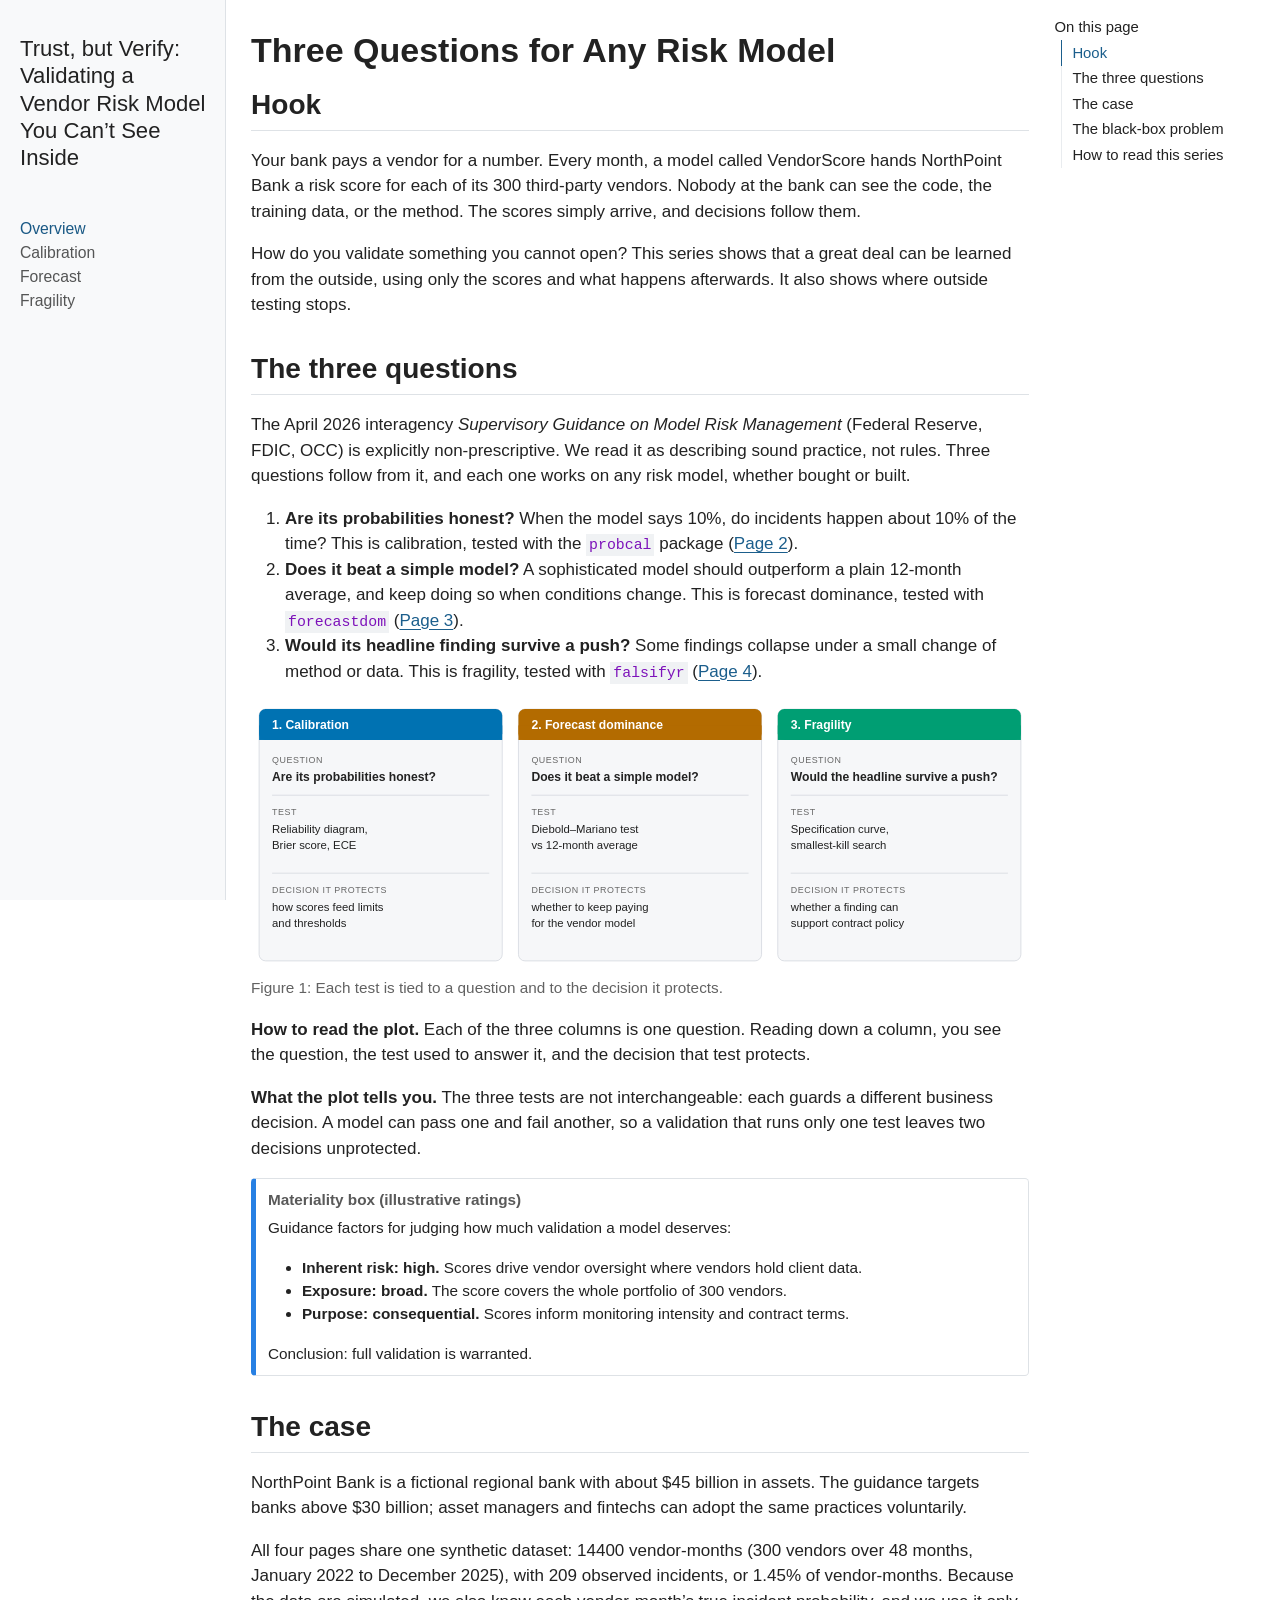
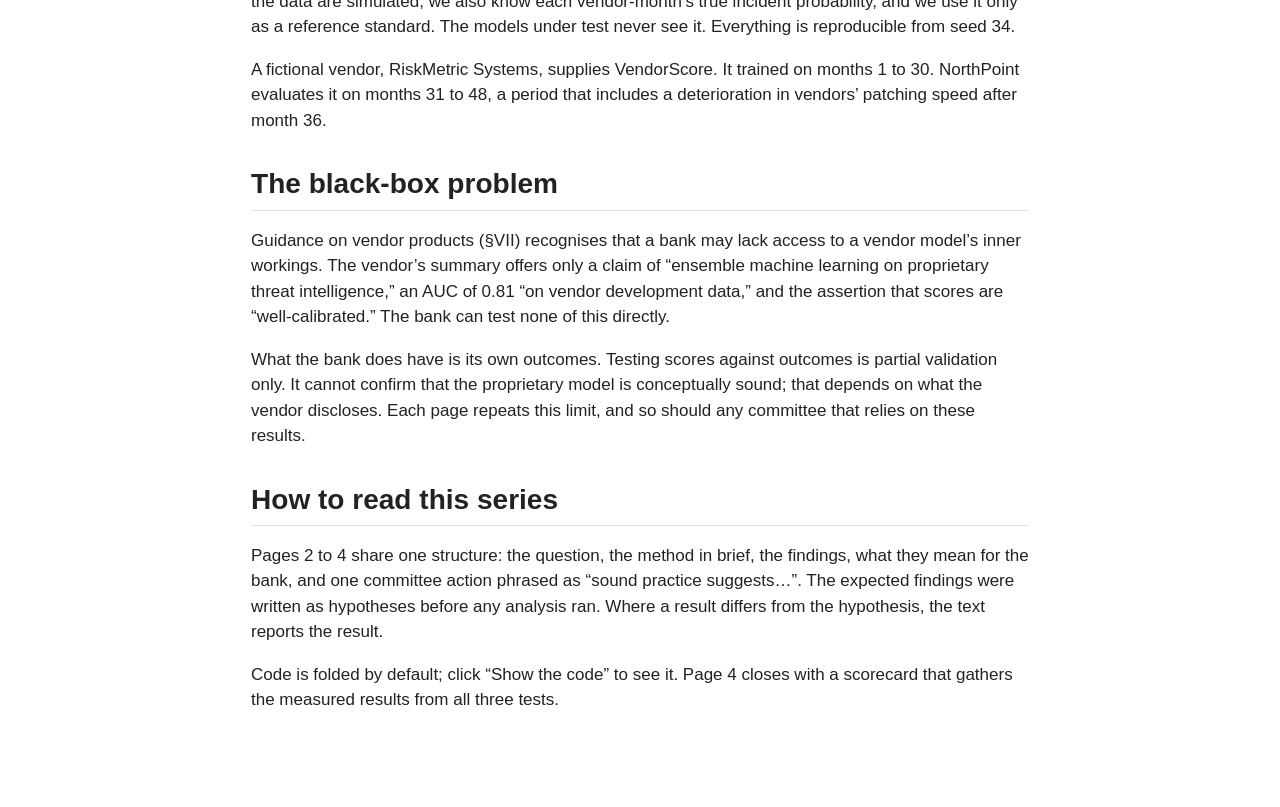
==== docs/index.html @ 802a2b2e "Initial commit: three questions for any risk model Four-page Quarto series validating a black-box ve" ====
<!DOCTYPE html>
<html xmlns="http://www.w3.org/1999/xhtml" lang="en" xml:lang="en"><head>

<meta charset="utf-8">
<meta name="generator" content="quarto-1.8.26">

<meta name="viewport" content="width=device-width, initial-scale=1.0, user-scalable=yes">


<title>Trust, but Verify: Validating a Vendor Risk Model You Can’t See Inside</title>
<style>
code{white-space: pre-wrap;}
span.smallcaps{font-variant: small-caps;}
div.columns{display: flex; gap: min(4vw, 1.5em);}
div.column{flex: auto; overflow-x: auto;}
div.hanging-indent{margin-left: 1.5em; text-indent: -1.5em;}
ul.task-list{list-style: none;}
ul.task-list li input[type="checkbox"] {
  width: 0.8em;
  margin: 0 0.8em 0.2em -1em; /* quarto-specific, see https://github.com/quarto-dev/quarto-cli/issues/4556 */ 
  vertical-align: middle;
}
</style>


<script src="site_libs/quarto-nav/quarto-nav.js"></script>
<script src="site_libs/quarto-nav/headroom.min.js"></script>
<script src="site_libs/clipboard/clipboard.min.js"></script>
<script src="site_libs/quarto-search/autocomplete.umd.js"></script>
<script src="site_libs/quarto-search/fuse.min.js"></script>
<script src="site_libs/quarto-search/quarto-search.js"></script>
<meta name="quarto:offset" content="./">
<script src="site_libs/quarto-html/quarto.js" type="module"></script>
<script src="site_libs/quarto-html/tabsets/tabsets.js" type="module"></script>
<script src="site_libs/quarto-html/axe/axe-check.js" type="module"></script>
<script src="site_libs/quarto-html/popper.min.js"></script>
<script src="site_libs/quarto-html/tippy.umd.min.js"></script>
<script src="site_libs/quarto-html/anchor.min.js"></script>
<link href="site_libs/quarto-html/tippy.css" rel="stylesheet">
<link href="site_libs/quarto-html/quarto-syntax-highlighting-587c61ba64f3a5504c4d52d930310e48.css" rel="stylesheet" id="quarto-text-highlighting-styles">
<script src="site_libs/bootstrap/bootstrap.min.js"></script>
<link href="site_libs/bootstrap/bootstrap-icons.css" rel="stylesheet">
<link href="site_libs/bootstrap/bootstrap-bfff32527affdc50e3fbb4fc133dc921.min.css" rel="stylesheet" append-hash="true" id="quarto-bootstrap" data-mode="light">
<script id="quarto-search-options" type="application/json">{
  "location": "sidebar",
  "copy-button": false,
  "collapse-after": 3,
  "panel-placement": "start",
  "type": "textbox",
  "limit": 50,
  "keyboard-shortcut": [
    "f",
    "/",
    "s"
  ],
  "show-item-context": false,
  "language": {
    "search-no-results-text": "No results",
    "search-matching-documents-text": "matching documents",
    "search-copy-link-title": "Copy link to search",
    "search-hide-matches-text": "Hide additional matches",
    "search-more-match-text": "more match in this document",
    "search-more-matches-text": "more matches in this document",
    "search-clear-button-title": "Clear",
    "search-text-placeholder": "",
    "search-detached-cancel-button-title": "Cancel",
    "search-submit-button-title": "Submit",
    "search-label": "Search"
  }
}</script>


</head>

<body class="nav-sidebar docked quarto-light">

<div id="quarto-search-results"></div>
  <header id="quarto-header" class="headroom fixed-top">
  <nav class="quarto-secondary-nav">
    <div class="container-fluid d-flex">
      <button type="button" class="quarto-btn-toggle btn" data-bs-toggle="collapse" role="button" data-bs-target=".quarto-sidebar-collapse-item" aria-controls="quarto-sidebar" aria-expanded="false" aria-label="Toggle sidebar navigation" onclick="if (window.quartoToggleHeadroom) { window.quartoToggleHeadroom(); }">
        <i class="bi bi-layout-text-sidebar-reverse"></i>
      </button>
        <nav class="quarto-page-breadcrumbs" aria-label="breadcrumb"><ol class="breadcrumb"><li class="breadcrumb-item"><a href="./index.html">Overview</a></li></ol></nav>
        <a class="flex-grow-1" role="navigation" data-bs-toggle="collapse" data-bs-target=".quarto-sidebar-collapse-item" aria-controls="quarto-sidebar" aria-expanded="false" aria-label="Toggle sidebar navigation" onclick="if (window.quartoToggleHeadroom) { window.quartoToggleHeadroom(); }">      
        </a>
      <button type="button" class="btn quarto-search-button" aria-label="Search" onclick="window.quartoOpenSearch();">
        <i class="bi bi-search"></i>
      </button>
    </div>
  </nav>
</header>
<!-- content -->
<div id="quarto-content" class="quarto-container page-columns page-rows-contents page-layout-article">
<!-- sidebar -->
  <nav id="quarto-sidebar" class="sidebar collapse collapse-horizontal quarto-sidebar-collapse-item sidebar-navigation docked overflow-auto">
    <div class="pt-lg-2 mt-2 text-left sidebar-header">
    <div class="sidebar-title mb-0 py-0">
      <a href="./">Trust, but Verify: Validating a Vendor Risk Model You Can’t See Inside</a> 
    </div>
      </div>
        <div class="mt-2 flex-shrink-0 align-items-center">
        <div class="sidebar-search">
        <div id="quarto-search" class="" title="Search"></div>
        </div>
        </div>
    <div class="sidebar-menu-container"> 
    <ul class="list-unstyled mt-1">
        <li class="sidebar-item">
  <div class="sidebar-item-container"> 
  <a href="./index.html" class="sidebar-item-text sidebar-link active">
 <span class="menu-text">Overview</span></a>
  </div>
</li>
        <li class="sidebar-item">
  <div class="sidebar-item-container"> 
  <a href="./calibration.html" class="sidebar-item-text sidebar-link">
 <span class="menu-text">Calibration</span></a>
  </div>
</li>
        <li class="sidebar-item">
  <div class="sidebar-item-container"> 
  <a href="./forecast.html" class="sidebar-item-text sidebar-link">
 <span class="menu-text">Forecast</span></a>
  </div>
</li>
        <li class="sidebar-item">
  <div class="sidebar-item-container"> 
  <a href="./fragility.html" class="sidebar-item-text sidebar-link">
 <span class="menu-text">Fragility</span></a>
  </div>
</li>
    </ul>
    </div>
</nav>
<div id="quarto-sidebar-glass" class="quarto-sidebar-collapse-item" data-bs-toggle="collapse" data-bs-target=".quarto-sidebar-collapse-item"></div>
<!-- margin-sidebar -->
    <div id="quarto-margin-sidebar" class="sidebar margin-sidebar">
        <nav id="TOC" role="doc-toc" class="toc-active">
    <h2 id="toc-title">On this page</h2>
   
  <ul>
  <li><a href="#hook" id="toc-hook" class="nav-link active" data-scroll-target="#hook">Hook</a></li>
  <li><a href="#the-three-questions" id="toc-the-three-questions" class="nav-link" data-scroll-target="#the-three-questions">The three questions</a></li>
  <li><a href="#the-case" id="toc-the-case" class="nav-link" data-scroll-target="#the-case">The case</a></li>
  <li><a href="#the-black-box-problem" id="toc-the-black-box-problem" class="nav-link" data-scroll-target="#the-black-box-problem">The black-box problem</a></li>
  <li><a href="#how-to-read-this-series" id="toc-how-to-read-this-series" class="nav-link" data-scroll-target="#how-to-read-this-series">How to read this series</a></li>
  </ul>
</nav>
    </div>
<!-- main -->
<main class="content" id="quarto-document-content">

<header id="title-block-header" class="quarto-title-block default">
<div class="quarto-title">
<h1 class="title">Three Questions for Any Risk Model</h1>
</div>



<div class="quarto-title-meta">

    
  
    
  </div>
  


</header>


<section id="hook" class="level2">
<h2 class="anchored" data-anchor-id="hook">Hook</h2>
<p>Your bank pays a vendor for a number. Every month, a model called VendorScore hands NorthPoint Bank a risk score for each of its 300 third-party vendors. Nobody at the bank can see the code, the training data, or the method. The scores simply arrive, and decisions follow them.</p>
<p>How do you validate something you cannot open? This series shows that a great deal can be learned from the outside, using only the scores and what happens afterwards. It also shows where outside testing stops.</p>
</section>
<section id="the-three-questions" class="level2">
<h2 class="anchored" data-anchor-id="the-three-questions">The three questions</h2>
<p>The April 2026 interagency <em>Supervisory Guidance on Model Risk Management</em> (Federal Reserve, FDIC, OCC) is explicitly non-prescriptive. We read it as describing sound practice, not rules. Three questions follow from it, and each one works on any risk model, whether bought or built.</p>
<ol type="1">
<li><strong>Are its probabilities honest?</strong> When the model says 10%, do incidents happen about 10% of the time? This is calibration, tested with the <code>probcal</code> package (<a href="./calibration.html">Page 2</a>).</li>
<li><strong>Does it beat a simple model?</strong> A sophisticated model should outperform a plain 12-month average, and keep doing so when conditions change. This is forecast dominance, tested with <code>forecastdom</code> (<a href="./forecast.html">Page 3</a>).</li>
<li><strong>Would its headline finding survive a push?</strong> Some findings collapse under a small change of method or data. This is fragility, tested with <code>falsifyr</code> (<a href="./fragility.html">Page 4</a>).</li>
</ol>
<div id="fig-overview" class="quarto-float quarto-figure quarto-figure-center anchored" alt="Three panels. Calibration asks whether probabilities are honest. Forecast dominance asks whether the model beats a simple one. Fragility asks whether the headline survives a push.">
<figure class="quarto-float quarto-float-fig figure">
<div aria-describedby="fig-overview-caption-0ceaefa1-69ba-4598-a22c-09a6ac19f8ca">
<img src="figures/three_questions.svg" class="img-fluid figure-img" alt="Three panels. Calibration asks whether probabilities are honest. Forecast dominance asks whether the model beats a simple one. Fragility asks whether the headline survives a push.">
</div>
<figcaption class="quarto-float-caption-bottom quarto-float-caption quarto-float-fig" id="fig-overview-caption-0ceaefa1-69ba-4598-a22c-09a6ac19f8ca">
Figure&nbsp;1: Each test is tied to a question and to the decision it protects.
</figcaption>
</figure>
</div>
<div class="reader-note">
<p><strong>How to read the plot.</strong> Each of the three columns is one question. Reading down a column, you see the question, the test used to answer it, and the decision that test protects.</p>
<p><strong>What the plot tells you.</strong> The three tests are not interchangeable: each guards a different business decision. A model can pass one and fail another, so a validation that runs only one test leaves two decisions unprotected.</p>
</div>
<div class="callout callout-style-simple callout-note no-icon callout-titled">
<div class="callout-header d-flex align-content-center">
<div class="callout-icon-container">
<i class="callout-icon no-icon"></i>
</div>
<div class="callout-title-container flex-fill">
<span class="screen-reader-only">Note</span>Materiality box (illustrative ratings)
</div>
</div>
<div class="callout-body-container callout-body">
<p>Guidance factors for judging how much validation a model deserves:</p>
<ul>
<li><strong>Inherent risk: high.</strong> Scores drive vendor oversight where vendors hold client data.</li>
<li><strong>Exposure: broad.</strong> The score covers the whole portfolio of 300 vendors.</li>
<li><strong>Purpose: consequential.</strong> Scores inform monitoring intensity and contract terms.</li>
</ul>
<p>Conclusion: full validation is warranted.</p>
</div>
</div>
</section>
<section id="the-case" class="level2">
<h2 class="anchored" data-anchor-id="the-case">The case</h2>
<p>NorthPoint Bank is a fictional regional bank with about $45 billion in assets. The guidance targets banks above $30 billion; asset managers and fintechs can adopt the same practices voluntarily.</p>
<p>All four pages share one synthetic dataset: 14400 vendor-months (300 vendors over 48 months, January 2022 to December 2025), with 209 observed incidents, or 1.45% of vendor-months. Because the data are simulated, we also know each vendor-month’s true incident probability, and we use it only as a reference standard. The models under test never see it. Everything is reproducible from seed 34.</p>
<p>A fictional vendor, RiskMetric Systems, supplies VendorScore. It trained on months 1 to 30. NorthPoint evaluates it on months 31 to 48, a period that includes a deterioration in vendors’ patching speed after month 36.</p>
</section>
<section id="the-black-box-problem" class="level2">
<h2 class="anchored" data-anchor-id="the-black-box-problem">The black-box problem</h2>
<p>Guidance on vendor products (§VII) recognises that a bank may lack access to a vendor model’s inner workings. The vendor’s summary offers only a claim of “ensemble machine learning on proprietary threat intelligence,” an AUC of 0.81 “on vendor development data,” and the assertion that scores are “well-calibrated.” The bank can test none of this directly.</p>
<p>What the bank does have is its own outcomes. Testing scores against outcomes is partial validation only. It cannot confirm that the proprietary model is conceptually sound; that depends on what the vendor discloses. Each page repeats this limit, and so should any committee that relies on these results.</p>
</section>
<section id="how-to-read-this-series" class="level2">
<h2 class="anchored" data-anchor-id="how-to-read-this-series">How to read this series</h2>
<p>Pages 2 to 4 share one structure: the question, the method in brief, the findings, what they mean for the bank, and one committee action phrased as “sound practice suggests…”. The expected findings were written as hypotheses before any analysis ran. Where a result differs from the hypothesis, the text reports the result.</p>
<p>Code is folded by default; click “Show the code” to see it. Page 4 closes with a scorecard that gathers the measured results from all three tests.</p>


</section>

</main> <!-- /main -->
<script id="quarto-html-after-body" type="application/javascript">
  window.document.addEventListener("DOMContentLoaded", function (event) {
    const icon = "";
    const anchorJS = new window.AnchorJS();
    anchorJS.options = {
      placement: 'right',
      icon: icon
    };
    anchorJS.add('.anchored');
    const isCodeAnnotation = (el) => {
      for (const clz of el.classList) {
        if (clz.startsWith('code-annotation-')) {                     
          return true;
        }
      }
      return false;
    }
    const onCopySuccess = function(e) {
      // button target
      const button = e.trigger;
      // don't keep focus
      button.blur();
      // flash "checked"
      button.classList.add('code-copy-button-checked');
      var currentTitle = button.getAttribute("title");
      button.setAttribute("title", "Copied!");
      let tooltip;
      if (window.bootstrap) {
        button.setAttribute("data-bs-toggle", "tooltip");
        button.setAttribute("data-bs-placement", "left");
        button.setAttribute("data-bs-title", "Copied!");
        tooltip = new bootstrap.Tooltip(button, 
          { trigger: "manual", 
            customClass: "code-copy-button-tooltip",
            offset: [0, -8]});
        tooltip.show();    
      }
      setTimeout(function() {
        if (tooltip) {
          tooltip.hide();
          button.removeAttribute("data-bs-title");
          button.removeAttribute("data-bs-toggle");
          button.removeAttribute("data-bs-placement");
        }
        button.setAttribute("title", currentTitle);
        button.classList.remove('code-copy-button-checked');
      }, 1000);
      // clear code selection
      e.clearSelection();
    }
    const getTextToCopy = function(trigger) {
      const outerScaffold = trigger.parentElement.cloneNode(true);
      const codeEl = outerScaffold.querySelector('code');
      for (const childEl of codeEl.children) {
        if (isCodeAnnotation(childEl)) {
          childEl.remove();
        }
      }
      return codeEl.innerText;
    }
    const clipboard = new window.ClipboardJS('.code-copy-button:not([data-in-quarto-modal])', {
      text: getTextToCopy
    });
    clipboard.on('success', onCopySuccess);
    if (window.document.getElementById('quarto-embedded-source-code-modal')) {
      const clipboardModal = new window.ClipboardJS('.code-copy-button[data-in-quarto-modal]', {
        text: getTextToCopy,
        container: window.document.getElementById('quarto-embedded-source-code-modal')
      });
      clipboardModal.on('success', onCopySuccess);
    }
      var localhostRegex = new RegExp(/^(?:http|https):\/\/localhost\:?[0-9]*\//);
      var mailtoRegex = new RegExp(/^mailto:/);
        var filterRegex = new RegExp('/' + window.location.host + '/');
      var isInternal = (href) => {
          return filterRegex.test(href) || localhostRegex.test(href) || mailtoRegex.test(href);
      }
      // Inspect non-navigation links and adorn them if external
     var links = window.document.querySelectorAll('a[href]:not(.nav-link):not(.navbar-brand):not(.toc-action):not(.sidebar-link):not(.sidebar-item-toggle):not(.pagination-link):not(.no-external):not([aria-hidden]):not(.dropdown-item):not(.quarto-navigation-tool):not(.about-link)');
      for (var i=0; i<links.length; i++) {
        const link = links[i];
        if (!isInternal(link.href)) {
          // undo the damage that might have been done by quarto-nav.js in the case of
          // links that we want to consider external
          if (link.dataset.originalHref !== undefined) {
            link.href = link.dataset.originalHref;
          }
        }
      }
    function tippyHover(el, contentFn, onTriggerFn, onUntriggerFn) {
      const config = {
        allowHTML: true,
        maxWidth: 500,
        delay: 100,
        arrow: false,
        appendTo: function(el) {
            return el.parentElement;
        },
        interactive: true,
        interactiveBorder: 10,
        theme: 'quarto',
        placement: 'bottom-start',
      };
      if (contentFn) {
        config.content = contentFn;
      }
      if (onTriggerFn) {
        config.onTrigger = onTriggerFn;
      }
      if (onUntriggerFn) {
        config.onUntrigger = onUntriggerFn;
      }
      window.tippy(el, config); 
    }
    const noterefs = window.document.querySelectorAll('a[role="doc-noteref"]');
    for (var i=0; i<noterefs.length; i++) {
      const ref = noterefs[i];
      tippyHover(ref, function() {
        // use id or data attribute instead here
        let href = ref.getAttribute('data-footnote-href') || ref.getAttribute('href');
        try { href = new URL(href).hash; } catch {}
        const id = href.replace(/^#\/?/, "");
        const note = window.document.getElementById(id);
        if (note) {
          return note.innerHTML;
        } else {
          return "";
        }
      });
    }
    const xrefs = window.document.querySelectorAll('a.quarto-xref');
    const processXRef = (id, note) => {
      // Strip column container classes
      const stripColumnClz = (el) => {
        el.classList.remove("page-full", "page-columns");
        if (el.children) {
          for (const child of el.children) {
            stripColumnClz(child);
          }
        }
      }
      stripColumnClz(note)
      if (id === null || id.startsWith('sec-')) {
        // Special case sections, only their first couple elements
        const container = document.createElement("div");
        if (note.children && note.children.length > 2) {
          container.appendChild(note.children[0].cloneNode(true));
          for (let i = 1; i < note.children.length; i++) {
            const child = note.children[i];
            if (child.tagName === "P" && child.innerText === "") {
              continue;
            } else {
              container.appendChild(child.cloneNode(true));
              break;
            }
          }
          if (window.Quarto?.typesetMath) {
            window.Quarto.typesetMath(container);
          }
          return container.innerHTML
        } else {
          if (window.Quarto?.typesetMath) {
            window.Quarto.typesetMath(note);
          }
          return note.innerHTML;
        }
      } else {
        // Remove any anchor links if they are present
        const anchorLink = note.querySelector('a.anchorjs-link');
        if (anchorLink) {
          anchorLink.remove();
        }
        if (window.Quarto?.typesetMath) {
          window.Quarto.typesetMath(note);
        }
        if (note.classList.contains("callout")) {
          return note.outerHTML;
        } else {
          return note.innerHTML;
        }
      }
    }
    for (var i=0; i<xrefs.length; i++) {
      const xref = xrefs[i];
      tippyHover(xref, undefined, function(instance) {
        instance.disable();
        let url = xref.getAttribute('href');
        let hash = undefined; 
        if (url.startsWith('#')) {
          hash = url;
        } else {
          try { hash = new URL(url).hash; } catch {}
        }
        if (hash) {
          const id = hash.replace(/^#\/?/, "");
          const note = window.document.getElementById(id);
          if (note !== null) {
            try {
              const html = processXRef(id, note.cloneNode(true));
              instance.setContent(html);
            } finally {
              instance.enable();
              instance.show();
            }
          } else {
            // See if we can fetch this
            fetch(url.split('#')[0])
            .then(res => res.text())
            .then(html => {
              const parser = new DOMParser();
              const htmlDoc = parser.parseFromString(html, "text/html");
              const note = htmlDoc.getElementById(id);
              if (note !== null) {
                const html = processXRef(id, note);
                instance.setContent(html);
              } 
            }).finally(() => {
              instance.enable();
              instance.show();
            });
          }
        } else {
          // See if we can fetch a full url (with no hash to target)
          // This is a special case and we should probably do some content thinning / targeting
          fetch(url)
          .then(res => res.text())
          .then(html => {
            const parser = new DOMParser();
            const htmlDoc = parser.parseFromString(html, "text/html");
            const note = htmlDoc.querySelector('main.content');
            if (note !== null) {
              // This should only happen for chapter cross references
              // (since there is no id in the URL)
              // remove the first header
              if (note.children.length > 0 && note.children[0].tagName === "HEADER") {
                note.children[0].remove();
              }
              const html = processXRef(null, note);
              instance.setContent(html);
            } 
          }).finally(() => {
            instance.enable();
            instance.show();
          });
        }
      }, function(instance) {
      });
    }
        let selectedAnnoteEl;
        const selectorForAnnotation = ( cell, annotation) => {
          let cellAttr = 'data-code-cell="' + cell + '"';
          let lineAttr = 'data-code-annotation="' +  annotation + '"';
          const selector = 'span[' + cellAttr + '][' + lineAttr + ']';
          return selector;
        }
        const selectCodeLines = (annoteEl) => {
          const doc = window.document;
          const targetCell = annoteEl.getAttribute("data-target-cell");
          const targetAnnotation = annoteEl.getAttribute("data-target-annotation");
          const annoteSpan = window.document.querySelector(selectorForAnnotation(targetCell, targetAnnotation));
          const lines = annoteSpan.getAttribute("data-code-lines").split(",");
          const lineIds = lines.map((line) => {
            return targetCell + "-" + line;
          })
          let top = null;
          let height = null;
          let parent = null;
          if (lineIds.length > 0) {
              //compute the position of the single el (top and bottom and make a div)
              const el = window.document.getElementById(lineIds[0]);
              top = el.offsetTop;
              height = el.offsetHeight;
              parent = el.parentElement.parentElement;
            if (lineIds.length > 1) {
              const lastEl = window.document.getElementById(lineIds[lineIds.length - 1]);
              const bottom = lastEl.offsetTop + lastEl.offsetHeight;
              height = bottom - top;
            }
            if (top !== null && height !== null && parent !== null) {
              // cook up a div (if necessary) and position it 
              let div = window.document.getElementById("code-annotation-line-highlight");
              if (div === null) {
                div = window.document.createElement("div");
                div.setAttribute("id", "code-annotation-line-highlight");
                div.style.position = 'absolute';
                parent.appendChild(div);
              }
              div.style.top = top - 2 + "px";
              div.style.height = height + 4 + "px";
              div.style.left = 0;
              let gutterDiv = window.document.getElementById("code-annotation-line-highlight-gutter");
              if (gutterDiv === null) {
                gutterDiv = window.document.createElement("div");
                gutterDiv.setAttribute("id", "code-annotation-line-highlight-gutter");
                gutterDiv.style.position = 'absolute';
                const codeCell = window.document.getElementById(targetCell);
                const gutter = codeCell.querySelector('.code-annotation-gutter');
                gutter.appendChild(gutterDiv);
              }
              gutterDiv.style.top = top - 2 + "px";
              gutterDiv.style.height = height + 4 + "px";
            }
            selectedAnnoteEl = annoteEl;
          }
        };
        const unselectCodeLines = () => {
          const elementsIds = ["code-annotation-line-highlight", "code-annotation-line-highlight-gutter"];
          elementsIds.forEach((elId) => {
            const div = window.document.getElementById(elId);
            if (div) {
              div.remove();
            }
          });
          selectedAnnoteEl = undefined;
        };
          // Handle positioning of the toggle
      window.addEventListener(
        "resize",
        throttle(() => {
          elRect = undefined;
          if (selectedAnnoteEl) {
            selectCodeLines(selectedAnnoteEl);
          }
        }, 10)
      );
      function throttle(fn, ms) {
      let throttle = false;
      let timer;
        return (...args) => {
          if(!throttle) { // first call gets through
              fn.apply(this, args);
              throttle = true;
          } else { // all the others get throttled
              if(timer) clearTimeout(timer); // cancel #2
              timer = setTimeout(() => {
                fn.apply(this, args);
                timer = throttle = false;
              }, ms);
          }
        };
      }
        // Attach click handler to the DT
        const annoteDls = window.document.querySelectorAll('dt[data-target-cell]');
        for (const annoteDlNode of annoteDls) {
          annoteDlNode.addEventListener('click', (event) => {
            const clickedEl = event.target;
            if (clickedEl !== selectedAnnoteEl) {
              unselectCodeLines();
              const activeEl = window.document.querySelector('dt[data-target-cell].code-annotation-active');
              if (activeEl) {
                activeEl.classList.remove('code-annotation-active');
              }
              selectCodeLines(clickedEl);
              clickedEl.classList.add('code-annotation-active');
            } else {
              // Unselect the line
              unselectCodeLines();
              clickedEl.classList.remove('code-annotation-active');
            }
          });
        }
    const findCites = (el) => {
      const parentEl = el.parentElement;
      if (parentEl) {
        const cites = parentEl.dataset.cites;
        if (cites) {
          return {
            el,
            cites: cites.split(' ')
          };
        } else {
          return findCites(el.parentElement)
        }
      } else {
        return undefined;
      }
    };
    var bibliorefs = window.document.querySelectorAll('a[role="doc-biblioref"]');
    for (var i=0; i<bibliorefs.length; i++) {
      const ref = bibliorefs[i];
      const citeInfo = findCites(ref);
      if (citeInfo) {
        tippyHover(citeInfo.el, function() {
          var popup = window.document.createElement('div');
          citeInfo.cites.forEach(function(cite) {
            var citeDiv = window.document.createElement('div');
            citeDiv.classList.add('hanging-indent');
            citeDiv.classList.add('csl-entry');
            var biblioDiv = window.document.getElementById('ref-' + cite);
            if (biblioDiv) {
              citeDiv.innerHTML = biblioDiv.innerHTML;
            }
            popup.appendChild(citeDiv);
          });
          return popup.innerHTML;
        });
      }
    }
  });
  </script>
</div> <!-- /content -->




</body></html>
---- docs/site_libs/quarto-html/tippy.css ----
.tippy-box[data-animation=fade][data-state=hidden]{opacity:0}[data-tippy-root]{max-width:calc(100vw - 10px)}.tippy-box{position:relative;background-color:#333;color:#fff;border-radius:4px;font-size:14px;line-height:1.4;white-space:normal;outline:0;transition-property:transform,visibility,opacity}.tippy-box[data-placement^=top]>.tippy-arrow{bottom:0}.tippy-box[data-placement^=top]>.tippy-arrow:before{bottom:-7px;left:0;border-width:8px 8px 0;border-top-color:initial;transform-origin:center top}.tippy-box[data-placement^=bottom]>.tippy-arrow{top:0}.tippy-box[data-placement^=bottom]>.tippy-arrow:before{top:-7px;left:0;border-width:0 8px 8px;border-bottom-color:initial;transform-origin:center bottom}.tippy-box[data-placement^=left]>.tippy-arrow{right:0}.tippy-box[data-placement^=left]>.tippy-arrow:before{border-width:8px 0 8px 8px;border-left-color:initial;right:-7px;transform-origin:center left}.tippy-box[data-placement^=right]>.tippy-arrow{left:0}.tippy-box[data-placement^=right]>.tippy-arrow:before{left:-7px;border-width:8px 8px 8px 0;border-right-color:initial;transform-origin:center right}.tippy-box[data-inertia][data-state=visible]{transition-timing-function:cubic-bezier(.54,1.5,.38,1.11)}.tippy-arrow{width:16px;height:16px;color:#333}.tippy-arrow:before{content:"";position:absolute;border-color:transparent;border-style:solid}.tippy-content{position:relative;padding:5px 9px;z-index:1}
---- docs/site_libs/quarto-html/quarto-syntax-highlighting-587c61ba64f3a5504c4d52d930310e48.css ----
/* quarto syntax highlight colors */
:root {
  --quarto-hl-ot-color: #003B4F;
  --quarto-hl-at-color: #657422;
  --quarto-hl-ss-color: #20794D;
  --quarto-hl-an-color: #5E5E5E;
  --quarto-hl-fu-color: #4758AB;
  --quarto-hl-st-color: #20794D;
  --quarto-hl-cf-color: #003B4F;
  --quarto-hl-op-color: #5E5E5E;
  --quarto-hl-er-color: #AD0000;
  --quarto-hl-bn-color: #AD0000;
  --quarto-hl-al-color: #AD0000;
  --quarto-hl-va-color: #111111;
  --quarto-hl-bu-color: inherit;
  --quarto-hl-ex-color: inherit;
  --quarto-hl-pp-color: #AD0000;
  --quarto-hl-in-color: #5E5E5E;
  --quarto-hl-vs-color: #20794D;
  --quarto-hl-wa-color: #5E5E5E;
  --quarto-hl-do-color: #5E5E5E;
  --quarto-hl-im-color: #00769E;
  --quarto-hl-ch-color: #20794D;
  --quarto-hl-dt-color: #AD0000;
  --quarto-hl-fl-color: #AD0000;
  --quarto-hl-co-color: #5E5E5E;
  --quarto-hl-cv-color: #5E5E5E;
  --quarto-hl-cn-color: #8f5902;
  --quarto-hl-sc-color: #5E5E5E;
  --quarto-hl-dv-color: #AD0000;
  --quarto-hl-kw-color: #003B4F;
}

/* other quarto variables */
:root {
  --quarto-font-monospace: SFMono-Regular, Menlo, Monaco, Consolas, "Liberation Mono", "Courier New", monospace;
}

/* syntax highlight based on Pandoc's rules */
pre > code.sourceCode > span {
  color: #003B4F;
}

code.sourceCode > span {
  color: #003B4F;
}

div.sourceCode,
div.sourceCode pre.sourceCode {
  color: #003B4F;
}

/* Normal */
code span {
  color: #003B4F;
}

/* Alert */
code span.al {
  color: #AD0000;
  font-style: inherit;
}

/* Annotation */
code span.an {
  color: #5E5E5E;
  font-style: inherit;
}

/* Attribute */
code span.at {
  color: #657422;
  font-style: inherit;
}

/* BaseN */
code span.bn {
  color: #AD0000;
  font-style: inherit;
}

/* BuiltIn */
code span.bu {
  font-style: inherit;
}

/* ControlFlow */
code span.cf {
  color: #003B4F;
  font-weight: bold;
  font-style: inherit;
}

/* Char */
code span.ch {
  color: #20794D;
  font-style: inherit;
}

/* Constant */
code span.cn {
  color: #8f5902;
  font-style: inherit;
}

/* Comment */
code span.co {
  color: #5E5E5E;
  font-style: inherit;
}

/* CommentVar */
code span.cv {
  color: #5E5E5E;
  font-style: italic;
}

/* Documentation */
code span.do {
  color: #5E5E5E;
  font-style: italic;
}

/* DataType */
code span.dt {
  color: #AD0000;
  font-style: inherit;
}

/* DecVal */
code span.dv {
  color: #AD0000;
  font-style: inherit;
}

/* Error */
code span.er {
  color: #AD0000;
  font-style: inherit;
}

/* Extension */
code span.ex {
  font-style: inherit;
}

/* Float */
code span.fl {
  color: #AD0000;
  font-style: inherit;
}

/* Function */
code span.fu {
  color: #4758AB;
  font-style: inherit;
}

/* Import */
code span.im {
  color: #00769E;
  font-style: inherit;
}

/* Information */
code span.in {
  color: #5E5E5E;
  font-style: inherit;
}

/* Keyword */
code span.kw {
  color: #003B4F;
  font-weight: bold;
  font-style: inherit;
}

/* Operator */
code span.op {
  color: #5E5E5E;
  font-style: inherit;
}

/* Other */
code span.ot {
  color: #003B4F;
  font-style: inherit;
}

/* Preprocessor */
code span.pp {
  color: #AD0000;
  font-style: inherit;
}

/* SpecialChar */
code span.sc {
  color: #5E5E5E;
  font-style: inherit;
}

/* SpecialString */
code span.ss {
  color: #20794D;
  font-style: inherit;
}

/* String */
code span.st {
  color: #20794D;
  font-style: inherit;
}

/* Variable */
code span.va {
  color: #111111;
  font-style: inherit;
}

/* VerbatimString */
code span.vs {
  color: #20794D;
  font-style: inherit;
}

/* Warning */
code span.wa {
  color: #5E5E5E;
  font-style: italic;
}

.prevent-inlining {
  content: "</";
}

/*# sourceMappingURL=2dce1cc6c82594539e1579de68416b47.css.map */
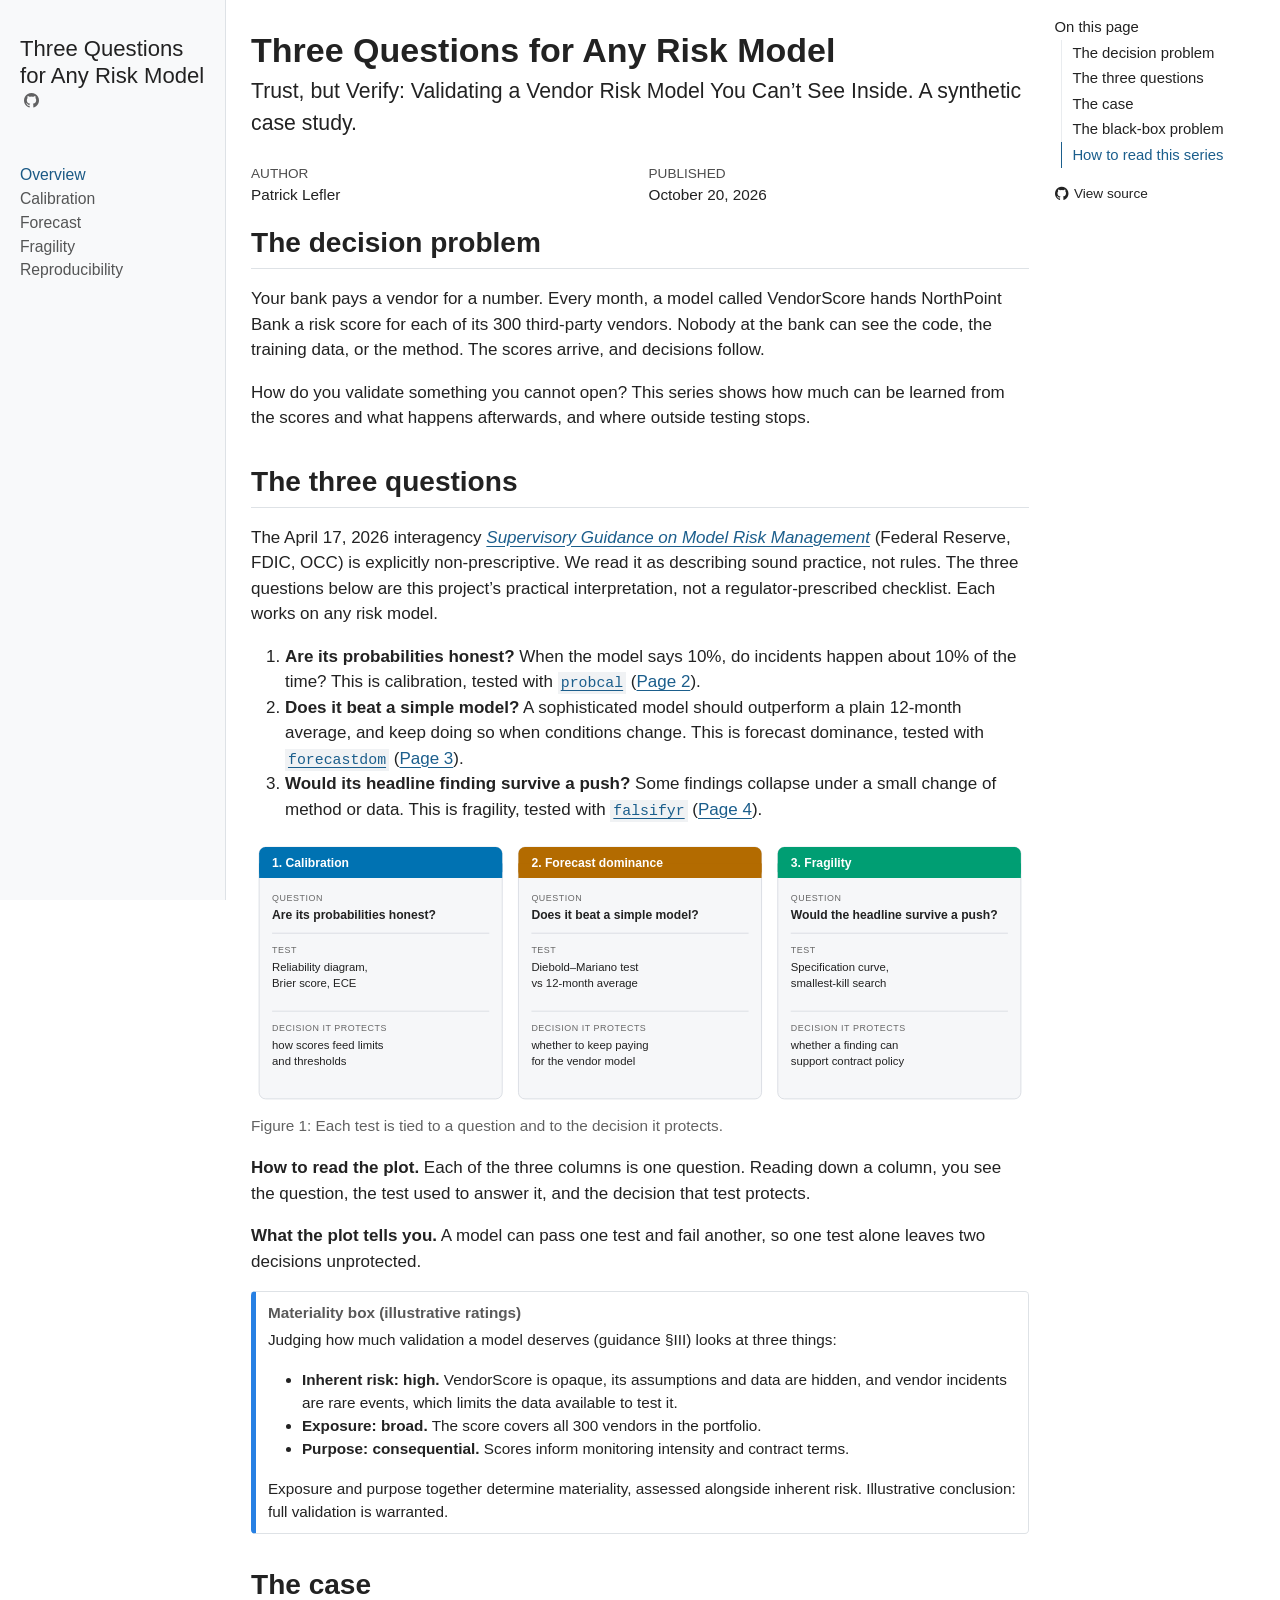
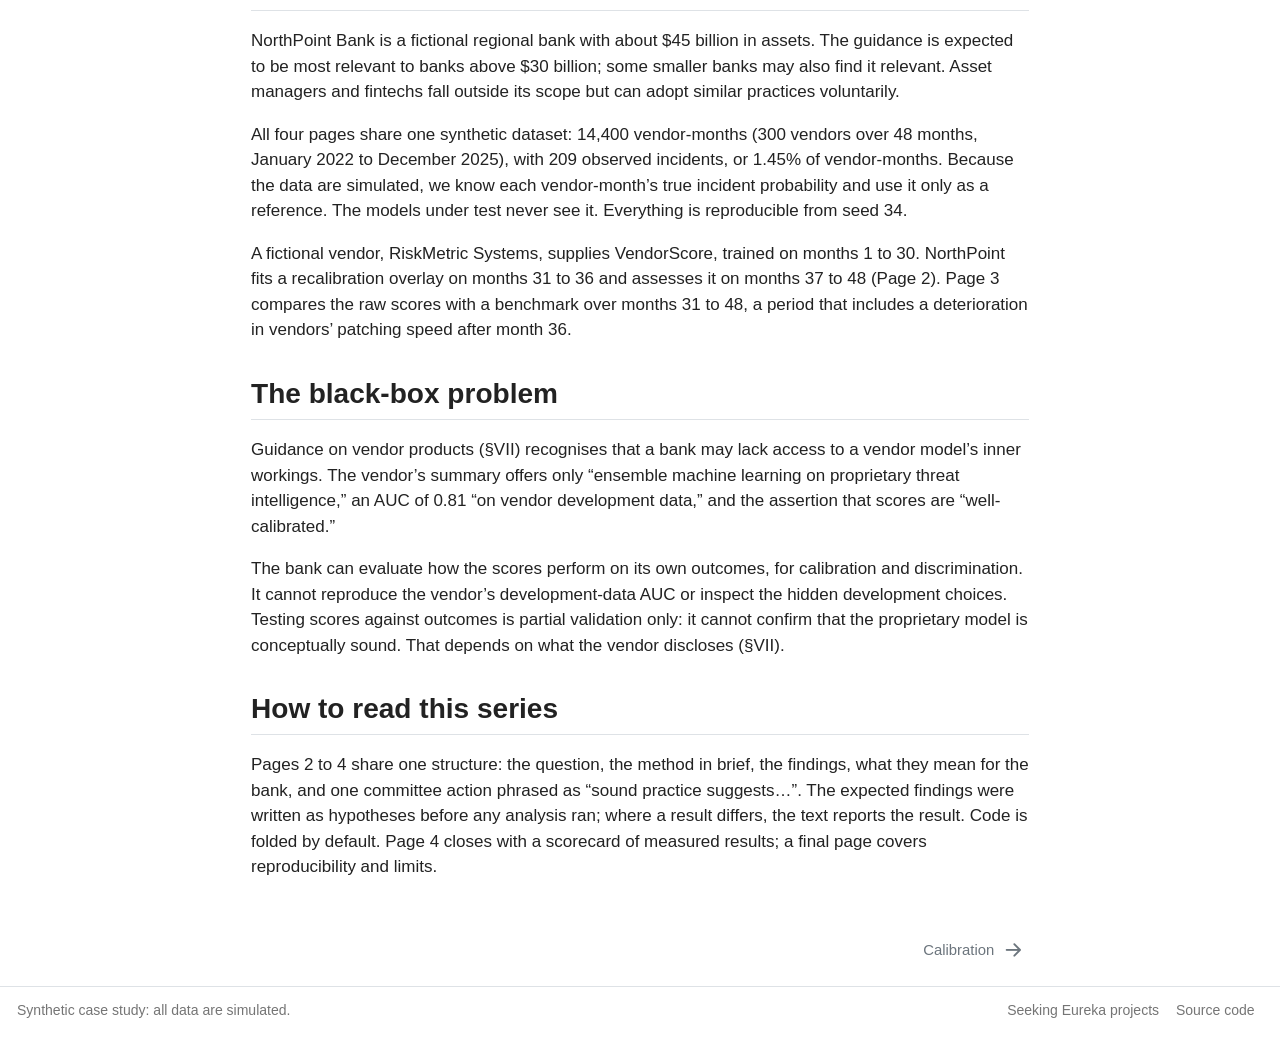
==== commit 23aec049: "Final version commit" ====
--- a/docs/index.html
+++ b/docs/index.html
@@ -6,8 +6,10 @@
 
 <meta name="viewport" content="width=device-width, initial-scale=1.0, user-scalable=yes">
 
-
-<title>Trust, but Verify: Validating a Vendor Risk Model You Can’t See Inside</title>
+<meta name="author" content="Patrick Lefler">
+<meta name="dcterms.date" content="2026-10-20">
+
+<title>Trust, but Verify: Validating a Vendor Risk Model You Can’t See Inside – Three Questions for Any Risk Model</title>
 <style>
 code{white-space: pre-wrap;}
 span.smallcaps{font-variant: small-caps;}
@@ -30,6 +32,7 @@
 <script src="site_libs/quarto-search/fuse.min.js"></script>
 <script src="site_libs/quarto-search/quarto-search.js"></script>
 <meta name="quarto:offset" content="./">
+<link href="./calibration.html" rel="next">
 <script src="site_libs/quarto-html/quarto.js" type="module"></script>
 <script src="site_libs/quarto-html/tabsets/tabsets.js" type="module"></script>
 <script src="site_libs/quarto-html/axe/axe-check.js" type="module"></script>
@@ -40,7 +43,7 @@
 <link href="site_libs/quarto-html/quarto-syntax-highlighting-587c61ba64f3a5504c4d52d930310e48.css" rel="stylesheet" id="quarto-text-highlighting-styles">
 <script src="site_libs/bootstrap/bootstrap.min.js"></script>
 <link href="site_libs/bootstrap/bootstrap-icons.css" rel="stylesheet">
-<link href="site_libs/bootstrap/bootstrap-bfff32527affdc50e3fbb4fc133dc921.min.css" rel="stylesheet" append-hash="true" id="quarto-bootstrap" data-mode="light">
+<link href="site_libs/bootstrap/bootstrap-2ca19d6521e1ca6457e32fd772feae37.min.css" rel="stylesheet" append-hash="true" id="quarto-bootstrap" data-mode="light">
 <script id="quarto-search-options" type="application/json">{
   "location": "sidebar",
   "copy-button": false,
@@ -96,7 +99,10 @@
   <nav id="quarto-sidebar" class="sidebar collapse collapse-horizontal quarto-sidebar-collapse-item sidebar-navigation docked overflow-auto">
     <div class="pt-lg-2 mt-2 text-left sidebar-header">
     <div class="sidebar-title mb-0 py-0">
-      <a href="./">Trust, but Verify: Validating a Vendor Risk Model You Can’t See Inside</a> 
+      <a href="./">Three Questions for Any Risk Model</a> 
+        <div class="sidebar-tools-main">
+    <a href="https://github.com/patrick-lefler/rQuarto_three_questions_for_any_risk_model_2026-10-22" title="Source code" class="quarto-navigation-tool px-1" aria-label="Source code"><i class="bi bi-github"></i></a>
+</div>
     </div>
       </div>
         <div class="mt-2 flex-shrink-0 align-items-center">
@@ -130,6 +136,12 @@
  <span class="menu-text">Fragility</span></a>
   </div>
 </li>
+        <li class="sidebar-item">
+  <div class="sidebar-item-container"> 
+  <a href="./reproducibility.html" class="sidebar-item-text sidebar-link">
+ <span class="menu-text">Reproducibility</span></a>
+  </div>
+</li>
     </ul>
     </div>
 </nav>
@@ -140,13 +152,13 @@
     <h2 id="toc-title">On this page</h2>
    
   <ul>
-  <li><a href="#hook" id="toc-hook" class="nav-link active" data-scroll-target="#hook">Hook</a></li>
+  <li><a href="#the-decision-problem" id="toc-the-decision-problem" class="nav-link active" data-scroll-target="#the-decision-problem">The decision problem</a></li>
   <li><a href="#the-three-questions" id="toc-the-three-questions" class="nav-link" data-scroll-target="#the-three-questions">The three questions</a></li>
   <li><a href="#the-case" id="toc-the-case" class="nav-link" data-scroll-target="#the-case">The case</a></li>
   <li><a href="#the-black-box-problem" id="toc-the-black-box-problem" class="nav-link" data-scroll-target="#the-black-box-problem">The black-box problem</a></li>
   <li><a href="#how-to-read-this-series" id="toc-how-to-read-this-series" class="nav-link" data-scroll-target="#how-to-read-this-series">How to read this series</a></li>
   </ul>
-</nav>
+<div class="toc-actions"><ul><li><a href="https://github.com/patrick-lefler/rQuarto_three_questions_for_any_risk_model_2026-10-22/blob/main/index.qmd" class="toc-action"><i class="bi bi-github"></i>View source</a></li></ul></div></nav>
     </div>
 <!-- main -->
 <main class="content" id="quarto-document-content">
@@ -154,13 +166,26 @@
 <header id="title-block-header" class="quarto-title-block default">
 <div class="quarto-title">
 <h1 class="title">Three Questions for Any Risk Model</h1>
+<p class="subtitle lead">Trust, but Verify: Validating a Vendor Risk Model You Can’t See Inside. A synthetic case study.</p>
 </div>
 
 
 
 <div class="quarto-title-meta">
 
+    <div>
+    <div class="quarto-title-meta-heading">Author</div>
+    <div class="quarto-title-meta-contents">
+             <p>Patrick Lefler </p>
+          </div>
+  </div>
     
+    <div>
+    <div class="quarto-title-meta-heading">Published</div>
+    <div class="quarto-title-meta-contents">
+      <p class="date">October 20, 2026</p>
+    </div>
+  </div>
   
     
   </div>
@@ -170,18 +195,18 @@
 </header>
 
 
-<section id="hook" class="level2">
-<h2 class="anchored" data-anchor-id="hook">Hook</h2>
-<p>Your bank pays a vendor for a number. Every month, a model called VendorScore hands NorthPoint Bank a risk score for each of its 300 third-party vendors. Nobody at the bank can see the code, the training data, or the method. The scores simply arrive, and decisions follow them.</p>
-<p>How do you validate something you cannot open? This series shows that a great deal can be learned from the outside, using only the scores and what happens afterwards. It also shows where outside testing stops.</p>
+<section id="the-decision-problem" class="level2">
+<h2 class="anchored" data-anchor-id="the-decision-problem">The decision problem</h2>
+<p>Your bank pays a vendor for a number. Every month, a model called VendorScore hands NorthPoint Bank a risk score for each of its 300 third-party vendors. Nobody at the bank can see the code, the training data, or the method. The scores arrive, and decisions follow.</p>
+<p>How do you validate something you cannot open? This series shows how much can be learned from the scores and what happens afterwards, and where outside testing stops.</p>
 </section>
 <section id="the-three-questions" class="level2">
 <h2 class="anchored" data-anchor-id="the-three-questions">The three questions</h2>
-<p>The April 2026 interagency <em>Supervisory Guidance on Model Risk Management</em> (Federal Reserve, FDIC, OCC) is explicitly non-prescriptive. We read it as describing sound practice, not rules. Three questions follow from it, and each one works on any risk model, whether bought or built.</p>
+<p>The April 17, 2026 interagency <a href="https://www.occ.gov/news-issuances/bulletins/2026/bulletin-2026-13a.pdf"><em>Supervisory Guidance on Model Risk Management</em></a> (Federal Reserve, FDIC, OCC) is explicitly non-prescriptive. We read it as describing sound practice, not rules. The three questions below are this project’s practical interpretation, not a regulator-prescribed checklist. Each works on any risk model.</p>
 <ol type="1">
-<li><strong>Are its probabilities honest?</strong> When the model says 10%, do incidents happen about 10% of the time? This is calibration, tested with the <code>probcal</code> package (<a href="./calibration.html">Page 2</a>).</li>
-<li><strong>Does it beat a simple model?</strong> A sophisticated model should outperform a plain 12-month average, and keep doing so when conditions change. This is forecast dominance, tested with <code>forecastdom</code> (<a href="./forecast.html">Page 3</a>).</li>
-<li><strong>Would its headline finding survive a push?</strong> Some findings collapse under a small change of method or data. This is fragility, tested with <code>falsifyr</code> (<a href="./fragility.html">Page 4</a>).</li>
+<li><strong>Are its probabilities honest?</strong> When the model says 10%, do incidents happen about 10% of the time? This is calibration, tested with <a href="https://cran.r-project.org/package=probcal"><code>probcal</code></a> (<a href="./calibration.html">Page 2</a>).</li>
+<li><strong>Does it beat a simple model?</strong> A sophisticated model should outperform a plain 12-month average, and keep doing so when conditions change. This is forecast dominance, tested with <a href="https://cran.r-project.org/package=forecastdom"><code>forecastdom</code></a> (<a href="./forecast.html">Page 3</a>).</li>
+<li><strong>Would its headline finding survive a push?</strong> Some findings collapse under a small change of method or data. This is fragility, tested with <a href="https://cran.r-project.org/package=falsifyr"><code>falsifyr</code></a> (<a href="./fragility.html">Page 4</a>).</li>
 </ol>
 <div id="fig-overview" class="quarto-float quarto-figure quarto-figure-center anchored" alt="Three panels. Calibration asks whether probabilities are honest. Forecast dominance asks whether the model beats a simple one. Fragility asks whether the headline survives a push.">
 <figure class="quarto-float quarto-float-fig figure">
@@ -195,7 +220,7 @@
 </div>
 <div class="reader-note">
 <p><strong>How to read the plot.</strong> Each of the three columns is one question. Reading down a column, you see the question, the test used to answer it, and the decision that test protects.</p>
-<p><strong>What the plot tells you.</strong> The three tests are not interchangeable: each guards a different business decision. A model can pass one and fail another, so a validation that runs only one test leaves two decisions unprotected.</p>
+<p><strong>What the plot tells you.</strong> A model can pass one test and fail another, so one test alone leaves two decisions unprotected.</p>
 </div>
 <div class="callout callout-style-simple callout-note no-icon callout-titled">
 <div class="callout-header d-flex align-content-center">
@@ -207,31 +232,30 @@
 </div>
 </div>
 <div class="callout-body-container callout-body">
-<p>Guidance factors for judging how much validation a model deserves:</p>
+<p>Judging how much validation a model deserves (guidance §III) looks at three things:</p>
 <ul>
-<li><strong>Inherent risk: high.</strong> Scores drive vendor oversight where vendors hold client data.</li>
-<li><strong>Exposure: broad.</strong> The score covers the whole portfolio of 300 vendors.</li>
+<li><strong>Inherent risk: high.</strong> VendorScore is opaque, its assumptions and data are hidden, and vendor incidents are rare events, which limits the data available to test it.</li>
+<li><strong>Exposure: broad.</strong> The score covers all 300 vendors in the portfolio.</li>
 <li><strong>Purpose: consequential.</strong> Scores inform monitoring intensity and contract terms.</li>
 </ul>
-<p>Conclusion: full validation is warranted.</p>
+<p>Exposure and purpose together determine materiality, assessed alongside inherent risk. Illustrative conclusion: full validation is warranted.</p>
 </div>
 </div>
 </section>
 <section id="the-case" class="level2">
 <h2 class="anchored" data-anchor-id="the-case">The case</h2>
-<p>NorthPoint Bank is a fictional regional bank with about $45 billion in assets. The guidance targets banks above $30 billion; asset managers and fintechs can adopt the same practices voluntarily.</p>
-<p>All four pages share one synthetic dataset: 14400 vendor-months (300 vendors over 48 months, January 2022 to December 2025), with 209 observed incidents, or 1.45% of vendor-months. Because the data are simulated, we also know each vendor-month’s true incident probability, and we use it only as a reference standard. The models under test never see it. Everything is reproducible from seed 34.</p>
-<p>A fictional vendor, RiskMetric Systems, supplies VendorScore. It trained on months 1 to 30. NorthPoint evaluates it on months 31 to 48, a period that includes a deterioration in vendors’ patching speed after month 36.</p>
+<p>NorthPoint Bank is a fictional regional bank with about $45 billion in assets. The guidance is expected to be most relevant to banks above $30 billion; some smaller banks may also find it relevant. Asset managers and fintechs fall outside its scope but can adopt similar practices voluntarily.</p>
+<p>All four pages share one synthetic dataset: 14,400 vendor-months (300 vendors over 48 months, January 2022 to December 2025), with 209 observed incidents, or 1.45% of vendor-months. Because the data are simulated, we know each vendor-month’s true incident probability and use it only as a reference. The models under test never see it. Everything is reproducible from seed 34.</p>
+<p>A fictional vendor, RiskMetric Systems, supplies VendorScore, trained on months 1 to 30. NorthPoint fits a recalibration overlay on months 31 to 36 and assesses it on months 37 to 48 (Page 2). Page 3 compares the raw scores with a benchmark over months 31 to 48, a period that includes a deterioration in vendors’ patching speed after month 36.</p>
 </section>
 <section id="the-black-box-problem" class="level2">
 <h2 class="anchored" data-anchor-id="the-black-box-problem">The black-box problem</h2>
-<p>Guidance on vendor products (§VII) recognises that a bank may lack access to a vendor model’s inner workings. The vendor’s summary offers only a claim of “ensemble machine learning on proprietary threat intelligence,” an AUC of 0.81 “on vendor development data,” and the assertion that scores are “well-calibrated.” The bank can test none of this directly.</p>
-<p>What the bank does have is its own outcomes. Testing scores against outcomes is partial validation only. It cannot confirm that the proprietary model is conceptually sound; that depends on what the vendor discloses. Each page repeats this limit, and so should any committee that relies on these results.</p>
+<p>Guidance on vendor products (§VII) recognises that a bank may lack access to a vendor model’s inner workings. The vendor’s summary offers only “ensemble machine learning on proprietary threat intelligence,” an AUC of 0.81 “on vendor development data,” and the assertion that scores are “well-calibrated.”</p>
+<p>The bank can evaluate how the scores perform on its own outcomes, for calibration and discrimination. It cannot reproduce the vendor’s development-data AUC or inspect the hidden development choices. Testing scores against outcomes is partial validation only: it cannot confirm that the proprietary model is conceptually sound. That depends on what the vendor discloses (§VII).</p>
 </section>
 <section id="how-to-read-this-series" class="level2">
 <h2 class="anchored" data-anchor-id="how-to-read-this-series">How to read this series</h2>
-<p>Pages 2 to 4 share one structure: the question, the method in brief, the findings, what they mean for the bank, and one committee action phrased as “sound practice suggests…”. The expected findings were written as hypotheses before any analysis ran. Where a result differs from the hypothesis, the text reports the result.</p>
-<p>Code is folded by default; click “Show the code” to see it. Page 4 closes with a scorecard that gathers the measured results from all three tests.</p>
+<p>Pages 2 to 4 share one structure: the question, the method in brief, the findings, what they mean for the bank, and one committee action phrased as “sound practice suggests…”. The expected findings were written as hypotheses before any analysis ran; where a result differs, the text reports the result. Code is folded by default. Page 4 closes with a scorecard of measured results; a final page covers reproducibility and limits.</p>
 
 
 </section>
@@ -637,7 +661,40 @@
     }
   });
   </script>
+<nav class="page-navigation">
+  <div class="nav-page nav-page-previous">
+  </div>
+  <div class="nav-page nav-page-next">
+      <a href="./calibration.html" class="pagination-link" aria-label="Calibration">
+        <span class="nav-page-text">Calibration</span> <i class="bi bi-arrow-right-short"></i>
+      </a>
+  </div>
+</nav>
 </div> <!-- /content -->
+<footer class="footer">
+  <div class="nav-footer">
+    <div class="nav-footer-left">
+<p>Synthetic case study: all data are simulated.</p>
+</div>   
+    <div class="nav-footer-center">
+      &nbsp;
+    <div class="toc-actions d-sm-block d-md-none"><ul><li><a href="https://github.com/patrick-lefler/rQuarto_three_questions_for_any_risk_model_2026-10-22/blob/main/index.qmd" class="toc-action"><i class="bi bi-github"></i>View source</a></li></ul></div></div>
+    <div class="nav-footer-right">
+      <ul class="footer-items list-unstyled">
+    <li class="nav-item">
+    <a class="nav-link" href="https://seeking-eureka.com/projects.html">
+<p>Seeking Eureka projects</p>
+</a>
+  </li>  
+    <li class="nav-item">
+    <a class="nav-link active" href="https://github.com/patrick-lefler/rQuarto_three_questions_for_any_risk_model_2026-10-22" aria-current="page">
+<p>Source code</p>
+</a>
+  </li>  
+</ul>
+    </div>
+  </div>
+</footer>
 
 
 
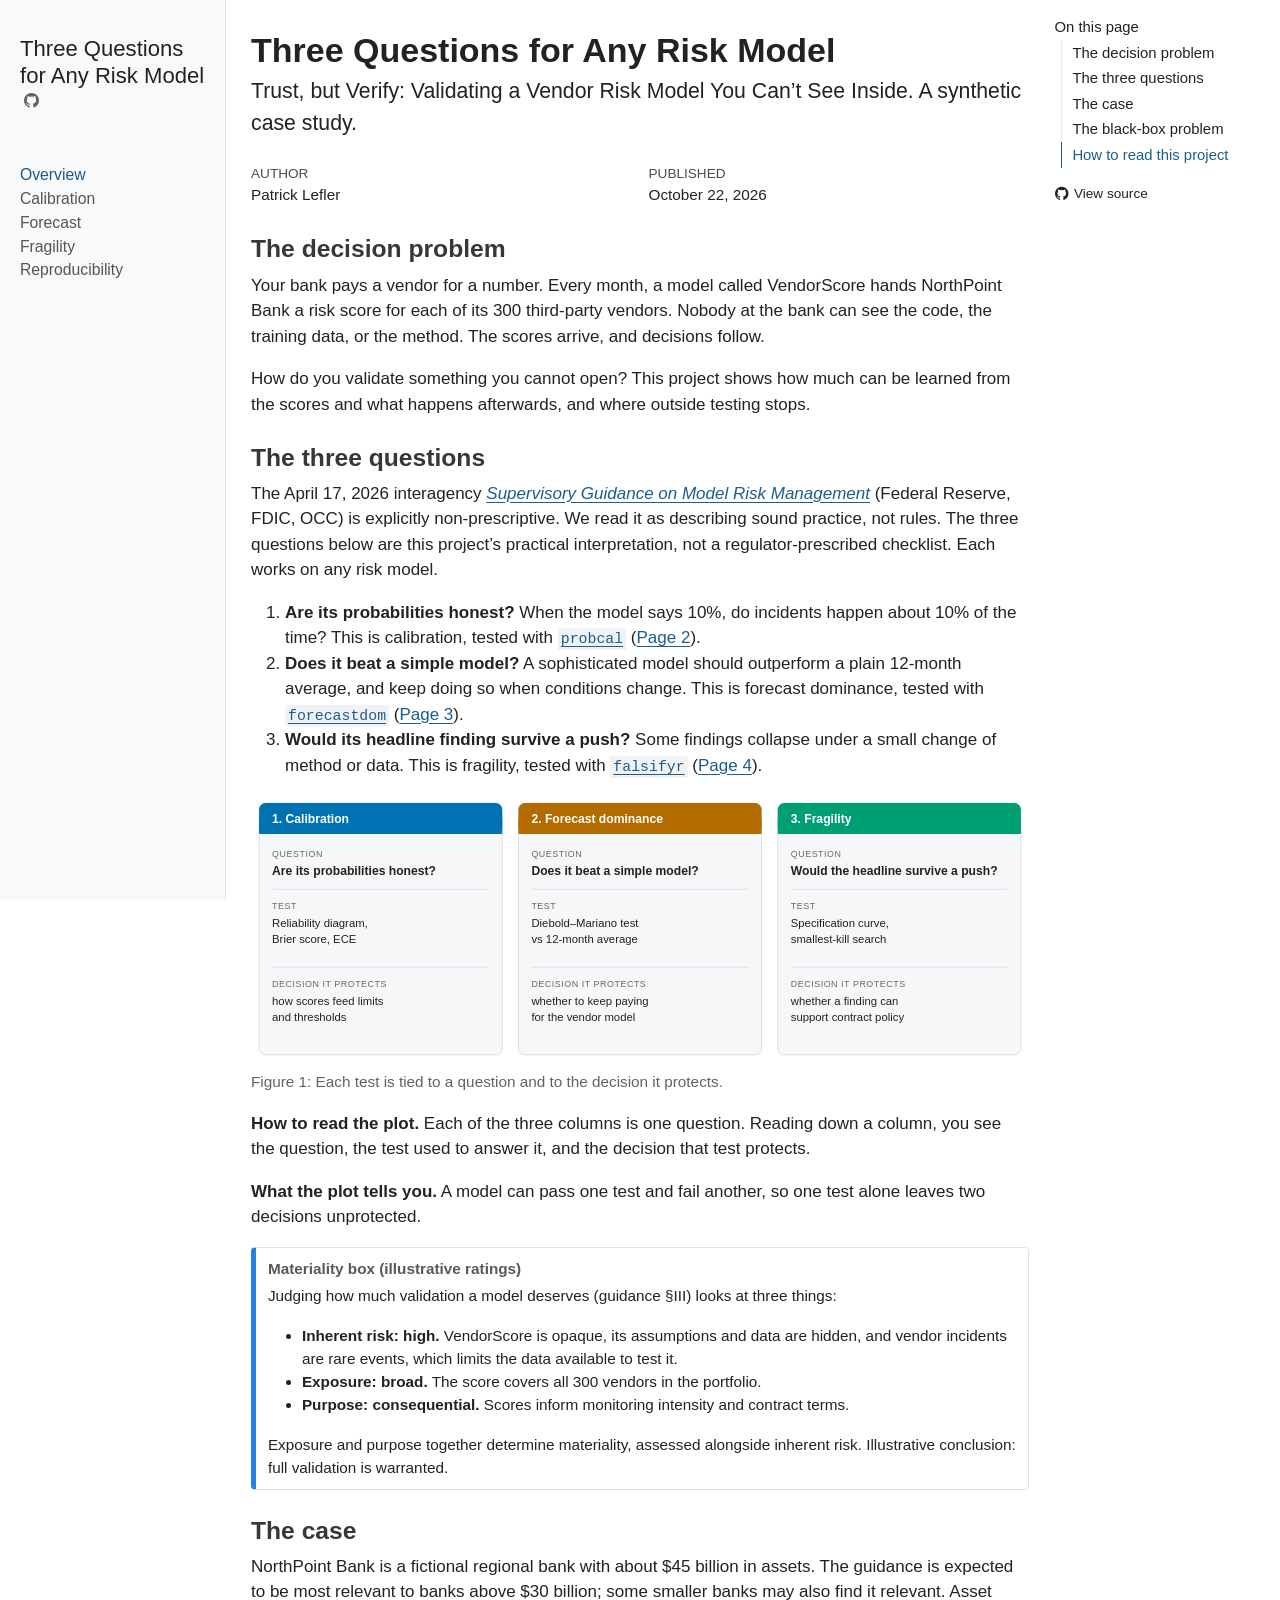
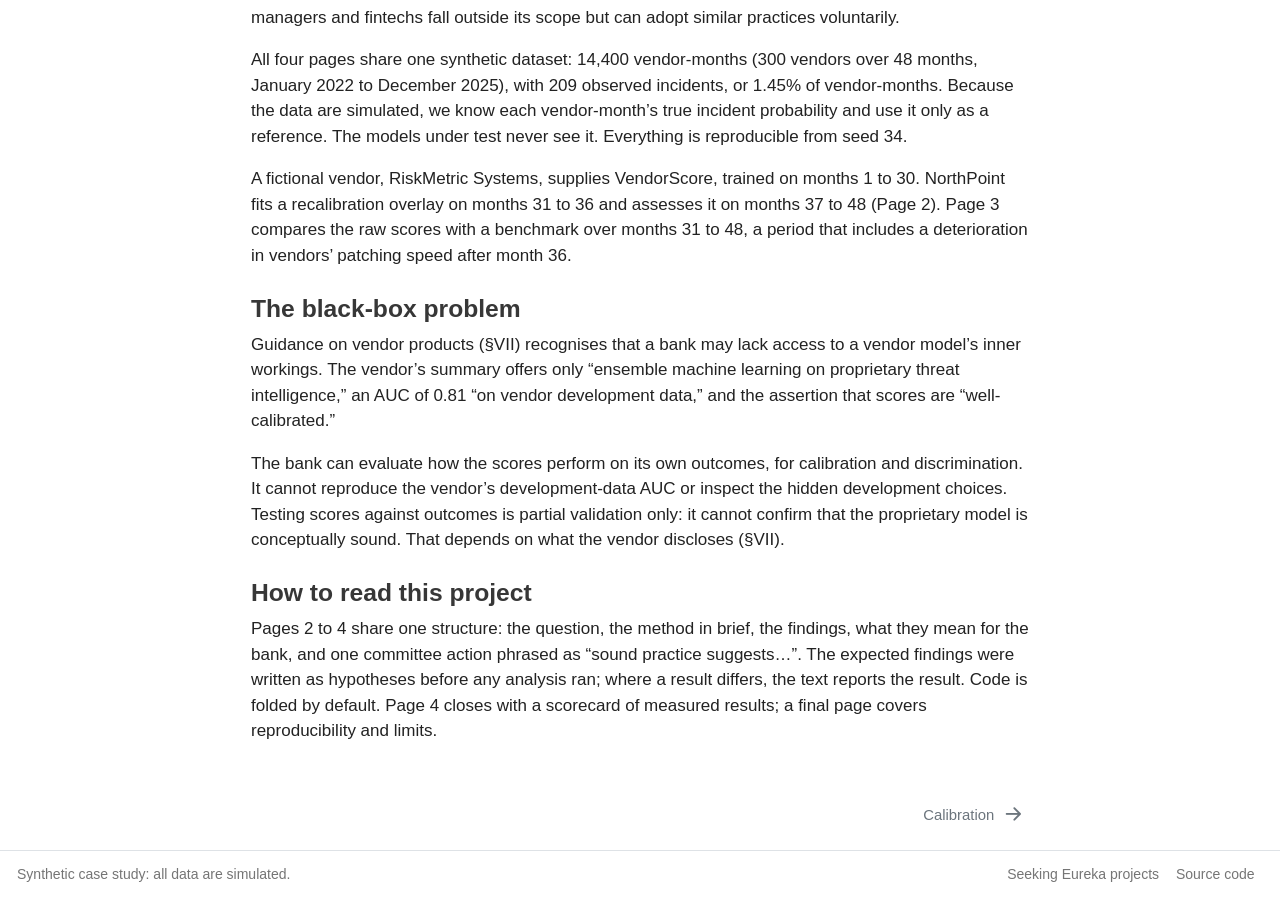
==== commit c1fe4d62: "Formatting changes" ====
--- a/docs/index.html
+++ b/docs/index.html
@@ -7,7 +7,7 @@
 <meta name="viewport" content="width=device-width, initial-scale=1.0, user-scalable=yes">
 
 <meta name="author" content="Patrick Lefler">
-<meta name="dcterms.date" content="2026-10-20">
+<meta name="dcterms.date" content="2026-10-22">
 
 <title>Trust, but Verify: Validating a Vendor Risk Model You Can’t See Inside – Three Questions for Any Risk Model</title>
 <style>
@@ -156,7 +156,7 @@
   <li><a href="#the-three-questions" id="toc-the-three-questions" class="nav-link" data-scroll-target="#the-three-questions">The three questions</a></li>
   <li><a href="#the-case" id="toc-the-case" class="nav-link" data-scroll-target="#the-case">The case</a></li>
   <li><a href="#the-black-box-problem" id="toc-the-black-box-problem" class="nav-link" data-scroll-target="#the-black-box-problem">The black-box problem</a></li>
-  <li><a href="#how-to-read-this-series" id="toc-how-to-read-this-series" class="nav-link" data-scroll-target="#how-to-read-this-series">How to read this series</a></li>
+  <li><a href="#how-to-read-this-project" id="toc-how-to-read-this-project" class="nav-link" data-scroll-target="#how-to-read-this-project">How to read this project</a></li>
   </ul>
 <div class="toc-actions"><ul><li><a href="https://github.com/patrick-lefler/rQuarto_three_questions_for_any_risk_model_2026-10-22/blob/main/index.qmd" class="toc-action"><i class="bi bi-github"></i>View source</a></li></ul></div></nav>
     </div>
@@ -183,7 +183,7 @@
     <div>
     <div class="quarto-title-meta-heading">Published</div>
     <div class="quarto-title-meta-contents">
-      <p class="date">October 20, 2026</p>
+      <p class="date">October 22, 2026</p>
     </div>
   </div>
   
@@ -195,13 +195,13 @@
 </header>
 
 
-<section id="the-decision-problem" class="level2">
-<h2 class="anchored" data-anchor-id="the-decision-problem">The decision problem</h2>
+<section id="the-decision-problem" class="level3">
+<h3 class="anchored" data-anchor-id="the-decision-problem">The decision problem</h3>
 <p>Your bank pays a vendor for a number. Every month, a model called VendorScore hands NorthPoint Bank a risk score for each of its 300 third-party vendors. Nobody at the bank can see the code, the training data, or the method. The scores arrive, and decisions follow.</p>
-<p>How do you validate something you cannot open? This series shows how much can be learned from the scores and what happens afterwards, and where outside testing stops.</p>
+<p>How do you validate something you cannot open? This project shows how much can be learned from the scores and what happens afterwards, and where outside testing stops.</p>
 </section>
-<section id="the-three-questions" class="level2">
-<h2 class="anchored" data-anchor-id="the-three-questions">The three questions</h2>
+<section id="the-three-questions" class="level3">
+<h3 class="anchored" data-anchor-id="the-three-questions">The three questions</h3>
 <p>The April 17, 2026 interagency <a href="https://www.occ.gov/news-issuances/bulletins/2026/bulletin-2026-13a.pdf"><em>Supervisory Guidance on Model Risk Management</em></a> (Federal Reserve, FDIC, OCC) is explicitly non-prescriptive. We read it as describing sound practice, not rules. The three questions below are this project’s practical interpretation, not a regulator-prescribed checklist. Each works on any risk model.</p>
 <ol type="1">
 <li><strong>Are its probabilities honest?</strong> When the model says 10%, do incidents happen about 10% of the time? This is calibration, tested with <a href="https://cran.r-project.org/package=probcal"><code>probcal</code></a> (<a href="./calibration.html">Page 2</a>).</li>
@@ -242,19 +242,19 @@
 </div>
 </div>
 </section>
-<section id="the-case" class="level2">
-<h2 class="anchored" data-anchor-id="the-case">The case</h2>
+<section id="the-case" class="level3">
+<h3 class="anchored" data-anchor-id="the-case">The case</h3>
 <p>NorthPoint Bank is a fictional regional bank with about $45 billion in assets. The guidance is expected to be most relevant to banks above $30 billion; some smaller banks may also find it relevant. Asset managers and fintechs fall outside its scope but can adopt similar practices voluntarily.</p>
 <p>All four pages share one synthetic dataset: 14,400 vendor-months (300 vendors over 48 months, January 2022 to December 2025), with 209 observed incidents, or 1.45% of vendor-months. Because the data are simulated, we know each vendor-month’s true incident probability and use it only as a reference. The models under test never see it. Everything is reproducible from seed 34.</p>
 <p>A fictional vendor, RiskMetric Systems, supplies VendorScore, trained on months 1 to 30. NorthPoint fits a recalibration overlay on months 31 to 36 and assesses it on months 37 to 48 (Page 2). Page 3 compares the raw scores with a benchmark over months 31 to 48, a period that includes a deterioration in vendors’ patching speed after month 36.</p>
 </section>
-<section id="the-black-box-problem" class="level2">
-<h2 class="anchored" data-anchor-id="the-black-box-problem">The black-box problem</h2>
+<section id="the-black-box-problem" class="level3">
+<h3 class="anchored" data-anchor-id="the-black-box-problem">The black-box problem</h3>
 <p>Guidance on vendor products (§VII) recognises that a bank may lack access to a vendor model’s inner workings. The vendor’s summary offers only “ensemble machine learning on proprietary threat intelligence,” an AUC of 0.81 “on vendor development data,” and the assertion that scores are “well-calibrated.”</p>
 <p>The bank can evaluate how the scores perform on its own outcomes, for calibration and discrimination. It cannot reproduce the vendor’s development-data AUC or inspect the hidden development choices. Testing scores against outcomes is partial validation only: it cannot confirm that the proprietary model is conceptually sound. That depends on what the vendor discloses (§VII).</p>
 </section>
-<section id="how-to-read-this-series" class="level2">
-<h2 class="anchored" data-anchor-id="how-to-read-this-series">How to read this series</h2>
+<section id="how-to-read-this-project" class="level3">
+<h3 class="anchored" data-anchor-id="how-to-read-this-project">How to read this project</h3>
 <p>Pages 2 to 4 share one structure: the question, the method in brief, the findings, what they mean for the bank, and one committee action phrased as “sound practice suggests…”. The expected findings were written as hypotheses before any analysis ran; where a result differs, the text reports the result. Code is folded by default. Page 4 closes with a scorecard of measured results; a final page covers reproducibility and limits.</p>
 
 
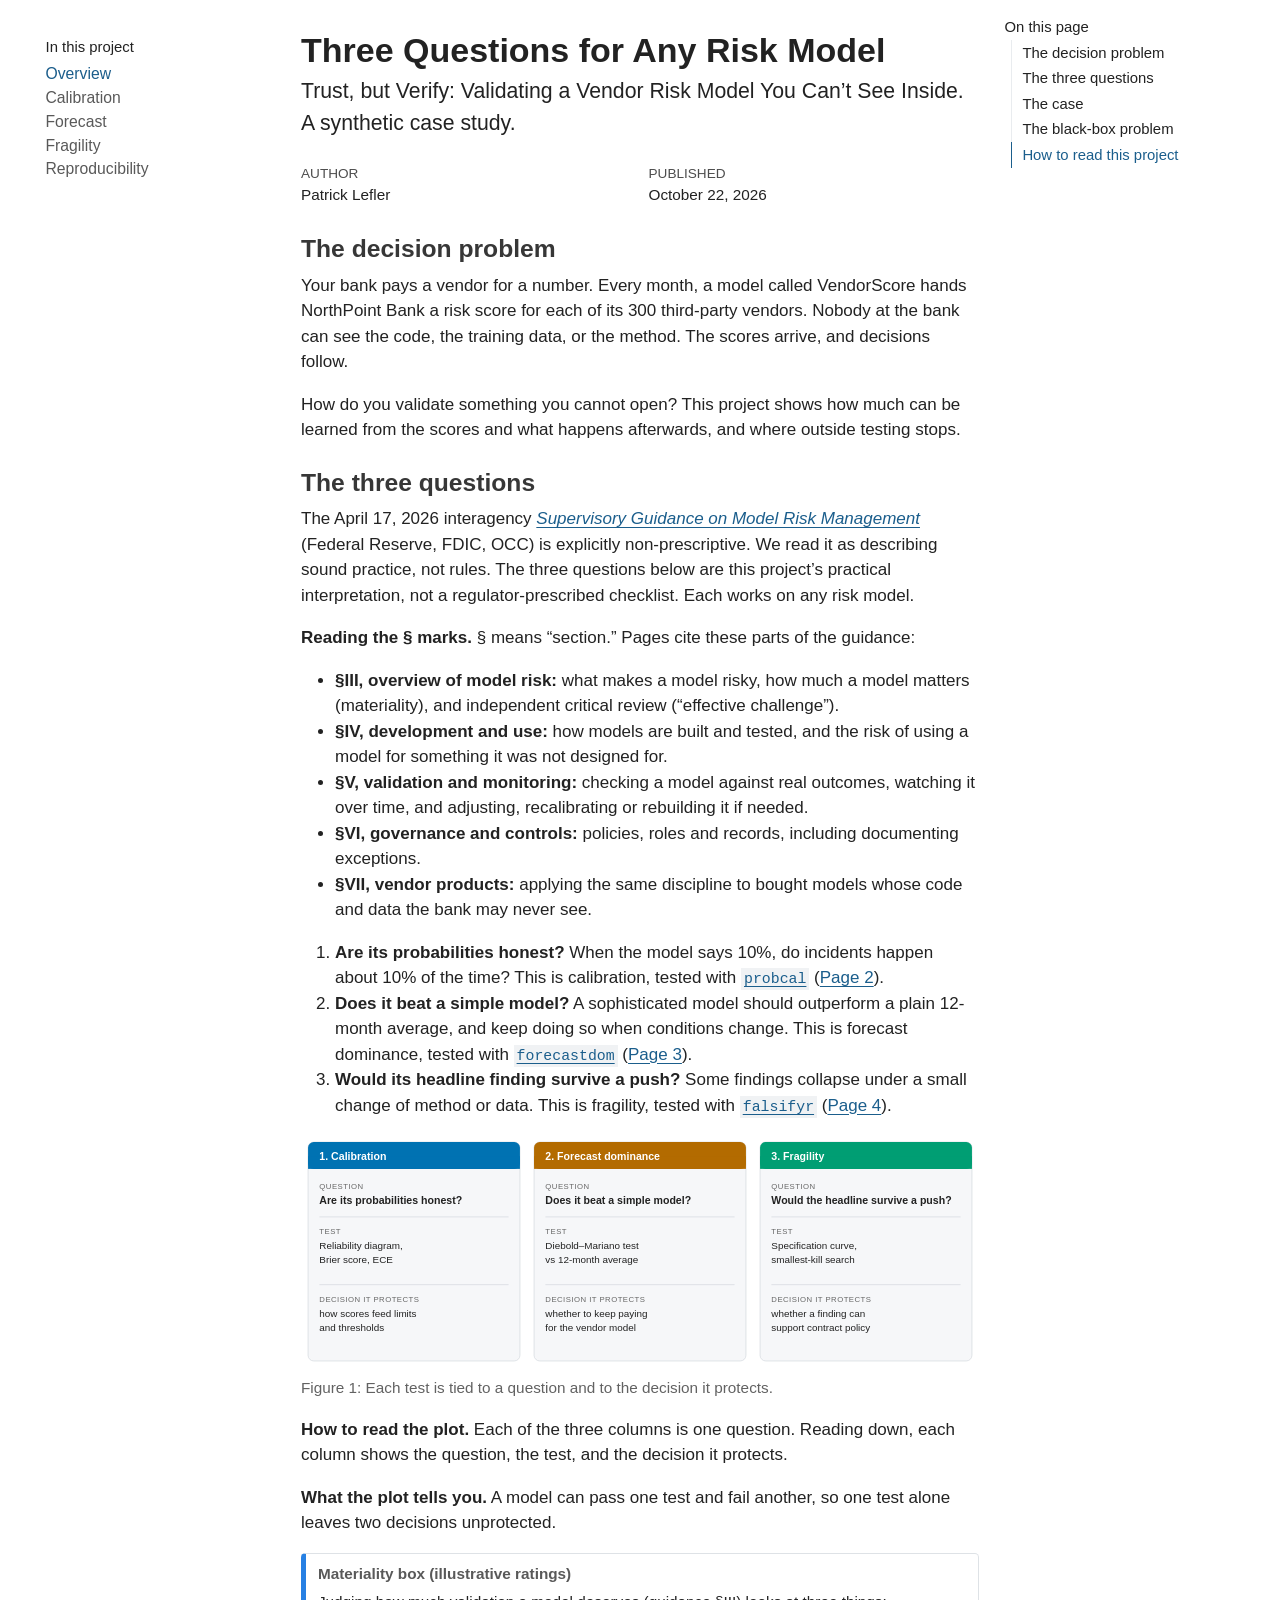
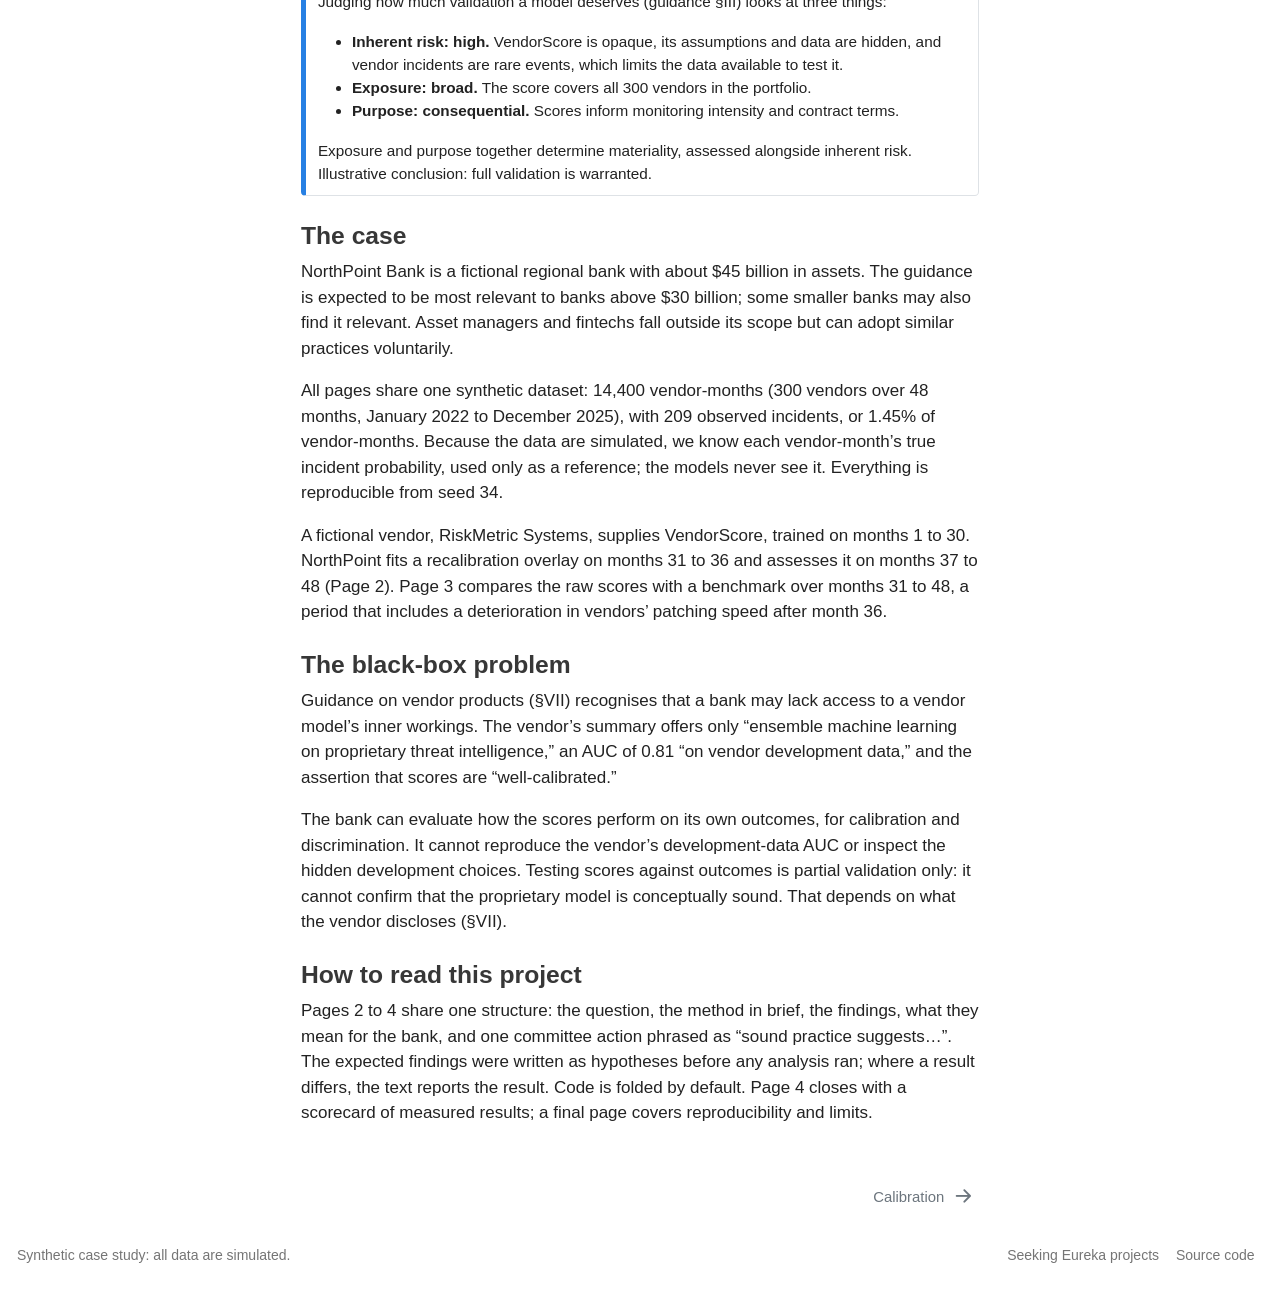
==== commit 38571746: "Major UI formating changes" ====
--- a/docs/index.html
+++ b/docs/index.html
@@ -27,12 +27,8 @@
 
 <script src="site_libs/quarto-nav/quarto-nav.js"></script>
 <script src="site_libs/quarto-nav/headroom.min.js"></script>
+<link href="./calibration.html" rel="next">
 <script src="site_libs/clipboard/clipboard.min.js"></script>
-<script src="site_libs/quarto-search/autocomplete.umd.js"></script>
-<script src="site_libs/quarto-search/fuse.min.js"></script>
-<script src="site_libs/quarto-search/quarto-search.js"></script>
-<meta name="quarto:offset" content="./">
-<link href="./calibration.html" rel="next">
 <script src="site_libs/quarto-html/quarto.js" type="module"></script>
 <script src="site_libs/quarto-html/tabsets/tabsets.js" type="module"></script>
 <script src="site_libs/quarto-html/axe/axe-check.js" type="module"></script>
@@ -43,20 +39,8 @@
 <link href="site_libs/quarto-html/quarto-syntax-highlighting-587c61ba64f3a5504c4d52d930310e48.css" rel="stylesheet" id="quarto-text-highlighting-styles">
 <script src="site_libs/bootstrap/bootstrap.min.js"></script>
 <link href="site_libs/bootstrap/bootstrap-icons.css" rel="stylesheet">
-<link href="site_libs/bootstrap/bootstrap-2ca19d6521e1ca6457e32fd772feae37.min.css" rel="stylesheet" append-hash="true" id="quarto-bootstrap" data-mode="light">
+<link href="site_libs/bootstrap/bootstrap-27a998fbd444cbea4325d855b637c53e.min.css" rel="stylesheet" append-hash="true" id="quarto-bootstrap" data-mode="light">
 <script id="quarto-search-options" type="application/json">{
-  "location": "sidebar",
-  "copy-button": false,
-  "collapse-after": 3,
-  "panel-placement": "start",
-  "type": "textbox",
-  "limit": 50,
-  "keyboard-shortcut": [
-    "f",
-    "/",
-    "s"
-  ],
-  "show-item-context": false,
   "language": {
     "search-no-results-text": "No results",
     "search-matching-documents-text": "matching documents",
@@ -75,7 +59,7 @@
 
 </head>
 
-<body class="nav-sidebar docked quarto-light">
+<body class="nav-sidebar floating quarto-light">
 
 <div id="quarto-search-results"></div>
   <header id="quarto-header" class="headroom fixed-top">
@@ -87,29 +71,18 @@
         <nav class="quarto-page-breadcrumbs" aria-label="breadcrumb"><ol class="breadcrumb"><li class="breadcrumb-item"><a href="./index.html">Overview</a></li></ol></nav>
         <a class="flex-grow-1" role="navigation" data-bs-toggle="collapse" data-bs-target=".quarto-sidebar-collapse-item" aria-controls="quarto-sidebar" aria-expanded="false" aria-label="Toggle sidebar navigation" onclick="if (window.quartoToggleHeadroom) { window.quartoToggleHeadroom(); }">      
         </a>
-      <button type="button" class="btn quarto-search-button" aria-label="Search" onclick="window.quartoOpenSearch();">
-        <i class="bi bi-search"></i>
-      </button>
     </div>
   </nav>
 </header>
 <!-- content -->
 <div id="quarto-content" class="quarto-container page-columns page-rows-contents page-layout-article">
 <!-- sidebar -->
-  <nav id="quarto-sidebar" class="sidebar collapse collapse-horizontal quarto-sidebar-collapse-item sidebar-navigation docked overflow-auto">
+  <nav id="quarto-sidebar" class="sidebar collapse collapse-horizontal quarto-sidebar-collapse-item sidebar-navigation floating overflow-auto">
     <div class="pt-lg-2 mt-2 text-left sidebar-header">
     <div class="sidebar-title mb-0 py-0">
       <a href="./">Three Questions for Any Risk Model</a> 
-        <div class="sidebar-tools-main">
-    <a href="https://github.com/patrick-lefler/rQuarto_three_questions_for_any_risk_model_2026-10-22" title="Source code" class="quarto-navigation-tool px-1" aria-label="Source code"><i class="bi bi-github"></i></a>
-</div>
     </div>
       </div>
-        <div class="mt-2 flex-shrink-0 align-items-center">
-        <div class="sidebar-search">
-        <div id="quarto-search" class="" title="Search"></div>
-        </div>
-        </div>
     <div class="sidebar-menu-container"> 
     <ul class="list-unstyled mt-1">
         <li class="sidebar-item">
@@ -158,7 +131,7 @@
   <li><a href="#the-black-box-problem" id="toc-the-black-box-problem" class="nav-link" data-scroll-target="#the-black-box-problem">The black-box problem</a></li>
   <li><a href="#how-to-read-this-project" id="toc-how-to-read-this-project" class="nav-link" data-scroll-target="#how-to-read-this-project">How to read this project</a></li>
   </ul>
-<div class="toc-actions"><ul><li><a href="https://github.com/patrick-lefler/rQuarto_three_questions_for_any_risk_model_2026-10-22/blob/main/index.qmd" class="toc-action"><i class="bi bi-github"></i>View source</a></li></ul></div></nav>
+</nav>
     </div>
 <!-- main -->
 <main class="content" id="quarto-document-content">
@@ -203,6 +176,14 @@
 <section id="the-three-questions" class="level3">
 <h3 class="anchored" data-anchor-id="the-three-questions">The three questions</h3>
 <p>The April 17, 2026 interagency <a href="https://www.occ.gov/news-issuances/bulletins/2026/bulletin-2026-13a.pdf"><em>Supervisory Guidance on Model Risk Management</em></a> (Federal Reserve, FDIC, OCC) is explicitly non-prescriptive. We read it as describing sound practice, not rules. The three questions below are this project’s practical interpretation, not a regulator-prescribed checklist. Each works on any risk model.</p>
+<p><strong>Reading the § marks.</strong> § means “section.” Pages cite these parts of the guidance:</p>
+<ul>
+<li><strong>§III, overview of model risk:</strong> what makes a model risky, how much a model matters (materiality), and independent critical review (“effective challenge”).</li>
+<li><strong>§IV, development and use:</strong> how models are built and tested, and the risk of using a model for something it was not designed for.</li>
+<li><strong>§V, validation and monitoring:</strong> checking a model against real outcomes, watching it over time, and adjusting, recalibrating or rebuilding it if needed.</li>
+<li><strong>§VI, governance and controls:</strong> policies, roles and records, including documenting exceptions.</li>
+<li><strong>§VII, vendor products:</strong> applying the same discipline to bought models whose code and data the bank may never see.</li>
+</ul>
 <ol type="1">
 <li><strong>Are its probabilities honest?</strong> When the model says 10%, do incidents happen about 10% of the time? This is calibration, tested with <a href="https://cran.r-project.org/package=probcal"><code>probcal</code></a> (<a href="./calibration.html">Page 2</a>).</li>
 <li><strong>Does it beat a simple model?</strong> A sophisticated model should outperform a plain 12-month average, and keep doing so when conditions change. This is forecast dominance, tested with <a href="https://cran.r-project.org/package=forecastdom"><code>forecastdom</code></a> (<a href="./forecast.html">Page 3</a>).</li>
@@ -219,7 +200,7 @@
 </figure>
 </div>
 <div class="reader-note">
-<p><strong>How to read the plot.</strong> Each of the three columns is one question. Reading down a column, you see the question, the test used to answer it, and the decision that test protects.</p>
+<p><strong>How to read the plot.</strong> Each of the three columns is one question. Reading down, each column shows the question, the test, and the decision it protects.</p>
 <p><strong>What the plot tells you.</strong> A model can pass one test and fail another, so one test alone leaves two decisions unprotected.</p>
 </div>
 <div class="callout callout-style-simple callout-note no-icon callout-titled">
@@ -245,7 +226,7 @@
 <section id="the-case" class="level3">
 <h3 class="anchored" data-anchor-id="the-case">The case</h3>
 <p>NorthPoint Bank is a fictional regional bank with about $45 billion in assets. The guidance is expected to be most relevant to banks above $30 billion; some smaller banks may also find it relevant. Asset managers and fintechs fall outside its scope but can adopt similar practices voluntarily.</p>
-<p>All four pages share one synthetic dataset: 14,400 vendor-months (300 vendors over 48 months, January 2022 to December 2025), with 209 observed incidents, or 1.45% of vendor-months. Because the data are simulated, we know each vendor-month’s true incident probability and use it only as a reference. The models under test never see it. Everything is reproducible from seed 34.</p>
+<p>All pages share one synthetic dataset: 14,400 vendor-months (300 vendors over 48 months, January 2022 to December 2025), with 209 observed incidents, or 1.45% of vendor-months. Because the data are simulated, we know each vendor-month’s true incident probability, used only as a reference; the models never see it. Everything is reproducible from seed 34.</p>
 <p>A fictional vendor, RiskMetric Systems, supplies VendorScore, trained on months 1 to 30. NorthPoint fits a recalibration overlay on months 31 to 36 and assesses it on months 37 to 48 (Page 2). Page 3 compares the raw scores with a benchmark over months 31 to 48, a period that includes a deterioration in vendors’ patching speed after month 36.</p>
 </section>
 <section id="the-black-box-problem" class="level3">
@@ -678,7 +659,7 @@
 </div>   
     <div class="nav-footer-center">
       &nbsp;
-    <div class="toc-actions d-sm-block d-md-none"><ul><li><a href="https://github.com/patrick-lefler/rQuarto_three_questions_for_any_risk_model_2026-10-22/blob/main/index.qmd" class="toc-action"><i class="bi bi-github"></i>View source</a></li></ul></div></div>
+    </div>
     <div class="nav-footer-right">
       <ul class="footer-items list-unstyled">
     <li class="nav-item">
@@ -687,7 +668,7 @@
 </a>
   </li>  
     <li class="nav-item">
-    <a class="nav-link active" href="https://github.com/patrick-lefler/rQuarto_three_questions_for_any_risk_model_2026-10-22" aria-current="page">
+    <a class="nav-link" href="https://github.com/patrick-lefler/rQuarto_three_questions_for_any_risk_model_2026-10-22">
 <p>Source code</p>
 </a>
   </li>  
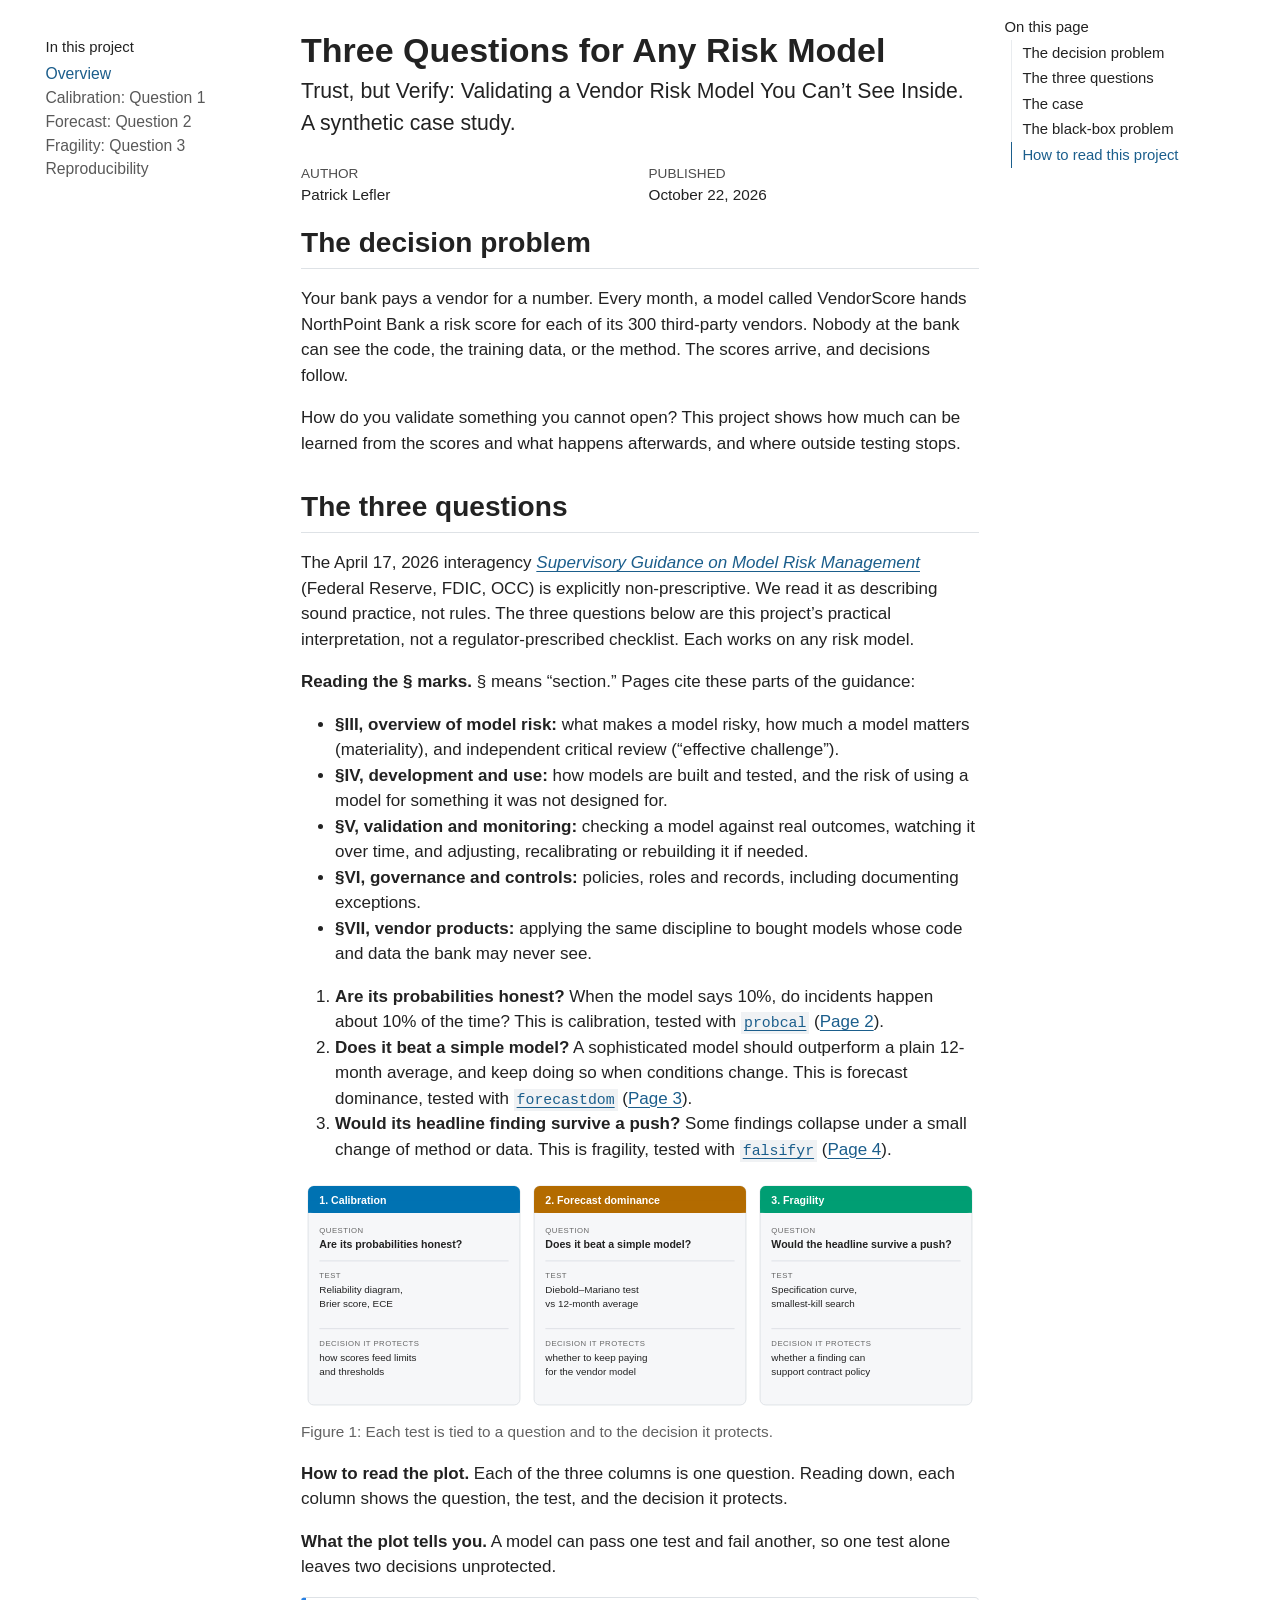
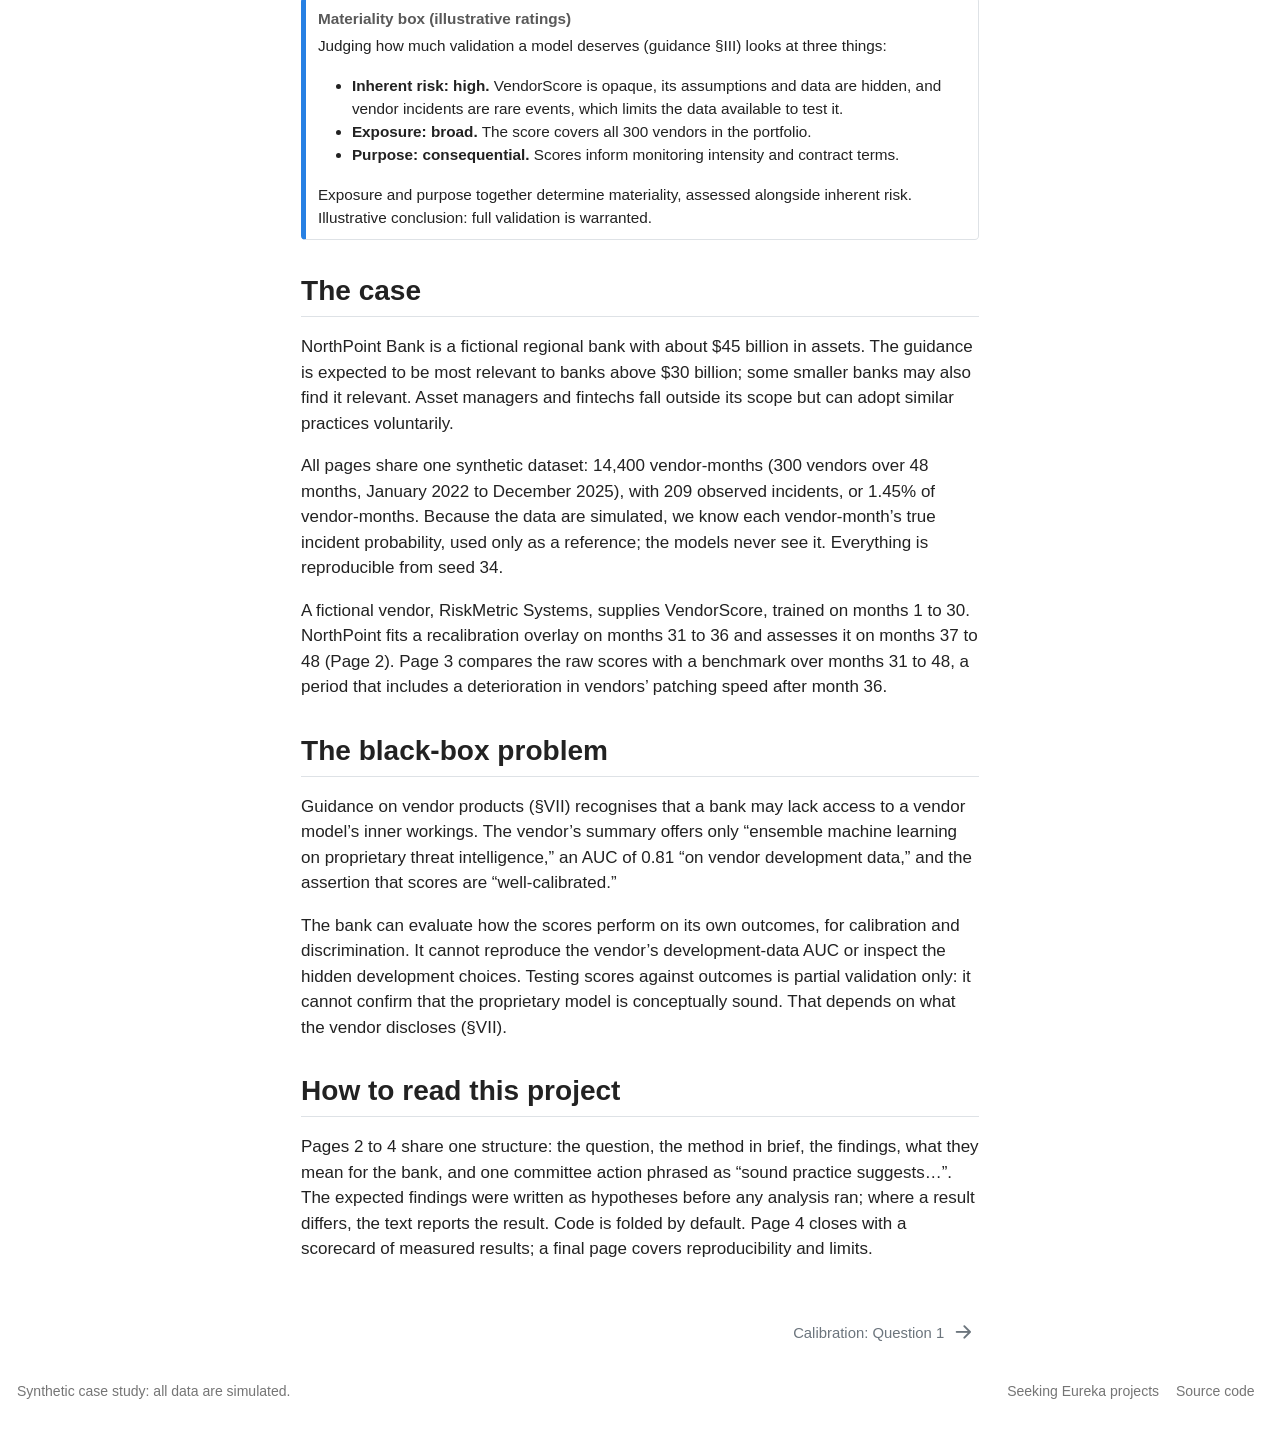
==== commit 7e84fc40: "Minor updates" ====
--- a/docs/index.html
+++ b/docs/index.html
@@ -94,19 +94,19 @@
         <li class="sidebar-item">
   <div class="sidebar-item-container"> 
   <a href="./calibration.html" class="sidebar-item-text sidebar-link">
- <span class="menu-text">Calibration</span></a>
+ <span class="menu-text">Calibration: Question 1</span></a>
   </div>
 </li>
         <li class="sidebar-item">
   <div class="sidebar-item-container"> 
   <a href="./forecast.html" class="sidebar-item-text sidebar-link">
- <span class="menu-text">Forecast</span></a>
+ <span class="menu-text">Forecast: Question 2</span></a>
   </div>
 </li>
         <li class="sidebar-item">
   <div class="sidebar-item-container"> 
   <a href="./fragility.html" class="sidebar-item-text sidebar-link">
- <span class="menu-text">Fragility</span></a>
+ <span class="menu-text">Fragility: Question 3</span></a>
   </div>
 </li>
         <li class="sidebar-item">
@@ -168,13 +168,13 @@
 </header>
 
 
-<section id="the-decision-problem" class="level3">
-<h3 class="anchored" data-anchor-id="the-decision-problem">The decision problem</h3>
+<section id="the-decision-problem" class="level2">
+<h2 class="anchored" data-anchor-id="the-decision-problem">The decision problem</h2>
 <p>Your bank pays a vendor for a number. Every month, a model called VendorScore hands NorthPoint Bank a risk score for each of its 300 third-party vendors. Nobody at the bank can see the code, the training data, or the method. The scores arrive, and decisions follow.</p>
 <p>How do you validate something you cannot open? This project shows how much can be learned from the scores and what happens afterwards, and where outside testing stops.</p>
 </section>
-<section id="the-three-questions" class="level3">
-<h3 class="anchored" data-anchor-id="the-three-questions">The three questions</h3>
+<section id="the-three-questions" class="level2">
+<h2 class="anchored" data-anchor-id="the-three-questions">The three questions</h2>
 <p>The April 17, 2026 interagency <a href="https://www.occ.gov/news-issuances/bulletins/2026/bulletin-2026-13a.pdf"><em>Supervisory Guidance on Model Risk Management</em></a> (Federal Reserve, FDIC, OCC) is explicitly non-prescriptive. We read it as describing sound practice, not rules. The three questions below are this project’s practical interpretation, not a regulator-prescribed checklist. Each works on any risk model.</p>
 <p><strong>Reading the § marks.</strong> § means “section.” Pages cite these parts of the guidance:</p>
 <ul>
@@ -223,19 +223,19 @@
 </div>
 </div>
 </section>
-<section id="the-case" class="level3">
-<h3 class="anchored" data-anchor-id="the-case">The case</h3>
+<section id="the-case" class="level2">
+<h2 class="anchored" data-anchor-id="the-case">The case</h2>
 <p>NorthPoint Bank is a fictional regional bank with about $45 billion in assets. The guidance is expected to be most relevant to banks above $30 billion; some smaller banks may also find it relevant. Asset managers and fintechs fall outside its scope but can adopt similar practices voluntarily.</p>
 <p>All pages share one synthetic dataset: 14,400 vendor-months (300 vendors over 48 months, January 2022 to December 2025), with 209 observed incidents, or 1.45% of vendor-months. Because the data are simulated, we know each vendor-month’s true incident probability, used only as a reference; the models never see it. Everything is reproducible from seed 34.</p>
 <p>A fictional vendor, RiskMetric Systems, supplies VendorScore, trained on months 1 to 30. NorthPoint fits a recalibration overlay on months 31 to 36 and assesses it on months 37 to 48 (Page 2). Page 3 compares the raw scores with a benchmark over months 31 to 48, a period that includes a deterioration in vendors’ patching speed after month 36.</p>
 </section>
-<section id="the-black-box-problem" class="level3">
-<h3 class="anchored" data-anchor-id="the-black-box-problem">The black-box problem</h3>
+<section id="the-black-box-problem" class="level2">
+<h2 class="anchored" data-anchor-id="the-black-box-problem">The black-box problem</h2>
 <p>Guidance on vendor products (§VII) recognises that a bank may lack access to a vendor model’s inner workings. The vendor’s summary offers only “ensemble machine learning on proprietary threat intelligence,” an AUC of 0.81 “on vendor development data,” and the assertion that scores are “well-calibrated.”</p>
 <p>The bank can evaluate how the scores perform on its own outcomes, for calibration and discrimination. It cannot reproduce the vendor’s development-data AUC or inspect the hidden development choices. Testing scores against outcomes is partial validation only: it cannot confirm that the proprietary model is conceptually sound. That depends on what the vendor discloses (§VII).</p>
 </section>
-<section id="how-to-read-this-project" class="level3">
-<h3 class="anchored" data-anchor-id="how-to-read-this-project">How to read this project</h3>
+<section id="how-to-read-this-project" class="level2">
+<h2 class="anchored" data-anchor-id="how-to-read-this-project">How to read this project</h2>
 <p>Pages 2 to 4 share one structure: the question, the method in brief, the findings, what they mean for the bank, and one committee action phrased as “sound practice suggests…”. The expected findings were written as hypotheses before any analysis ran; where a result differs, the text reports the result. Code is folded by default. Page 4 closes with a scorecard of measured results; a final page covers reproducibility and limits.</p>
 
 
@@ -646,8 +646,8 @@
   <div class="nav-page nav-page-previous">
   </div>
   <div class="nav-page nav-page-next">
-      <a href="./calibration.html" class="pagination-link" aria-label="Calibration">
-        <span class="nav-page-text">Calibration</span> <i class="bi bi-arrow-right-short"></i>
+      <a href="./calibration.html" class="pagination-link" aria-label="Calibration: Question 1">
+        <span class="nav-page-text">Calibration: Question 1</span> <i class="bi bi-arrow-right-short"></i>
       </a>
   </div>
 </nav>
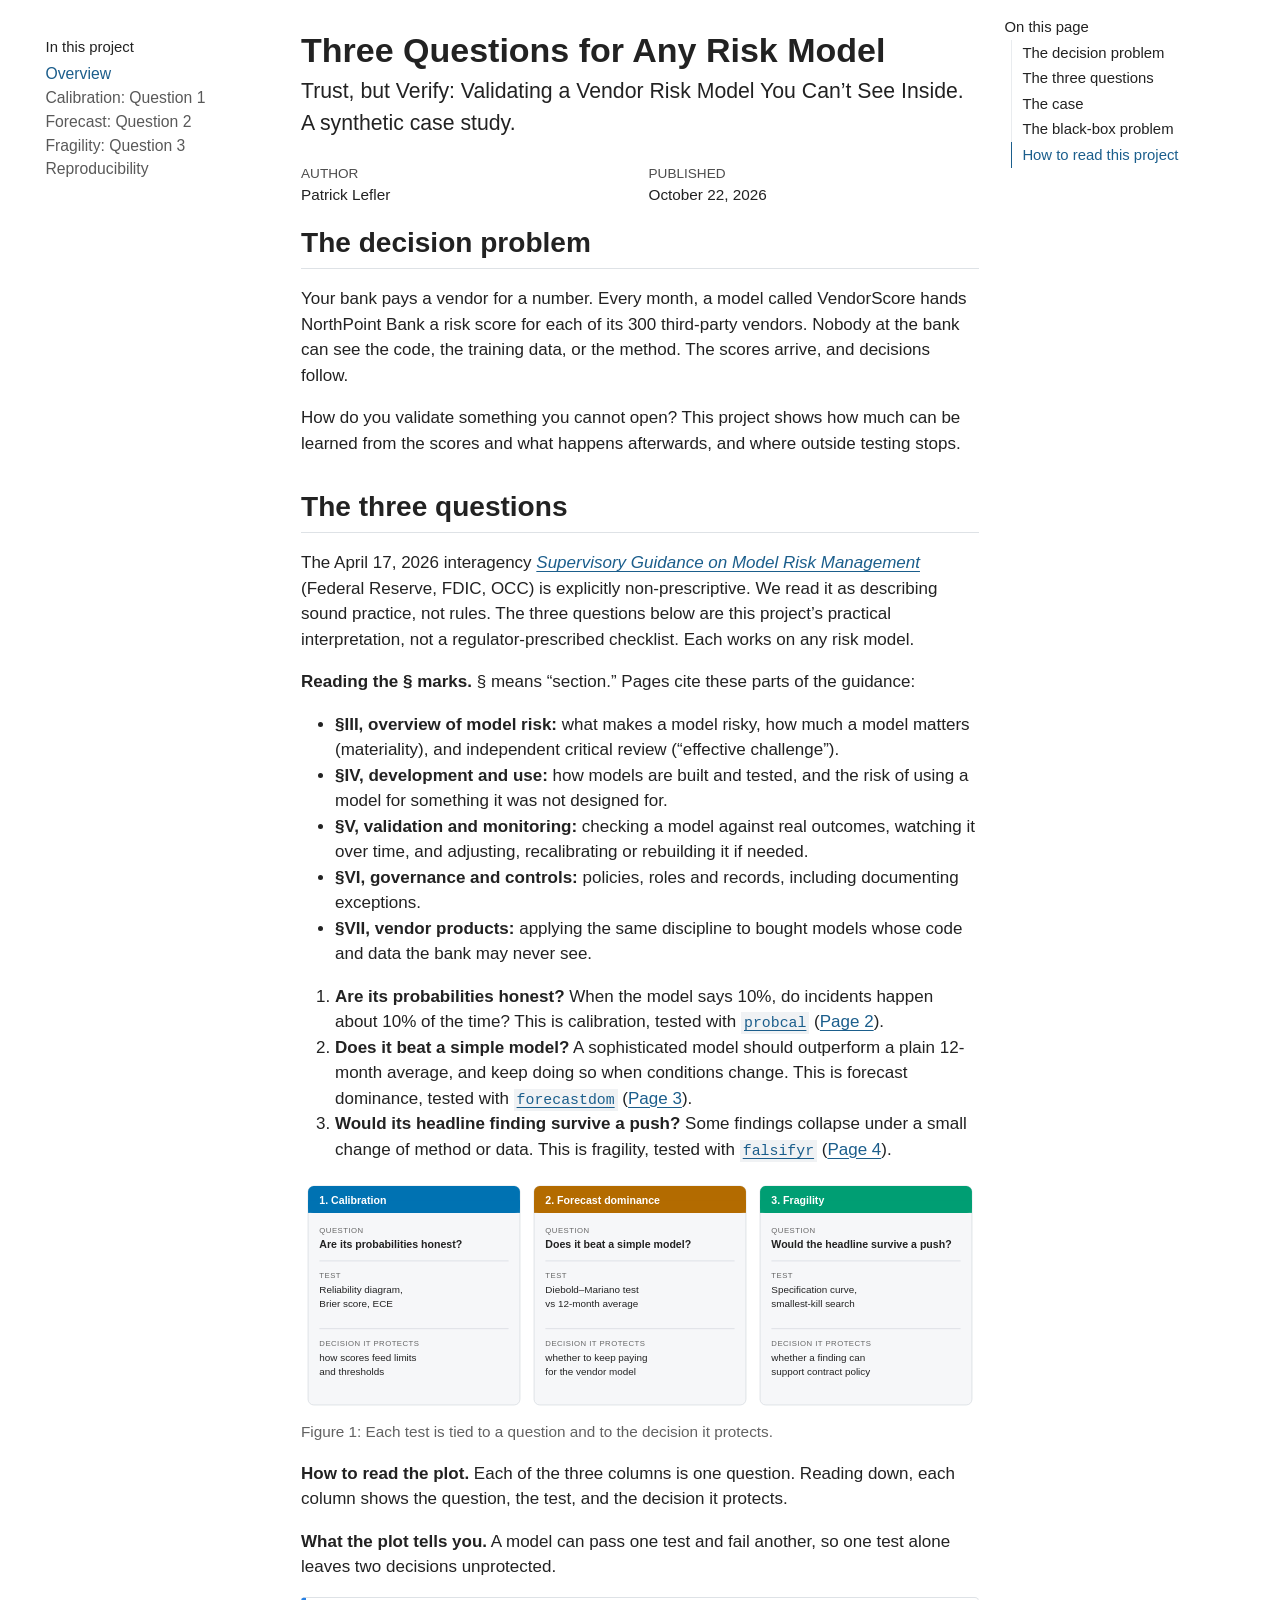
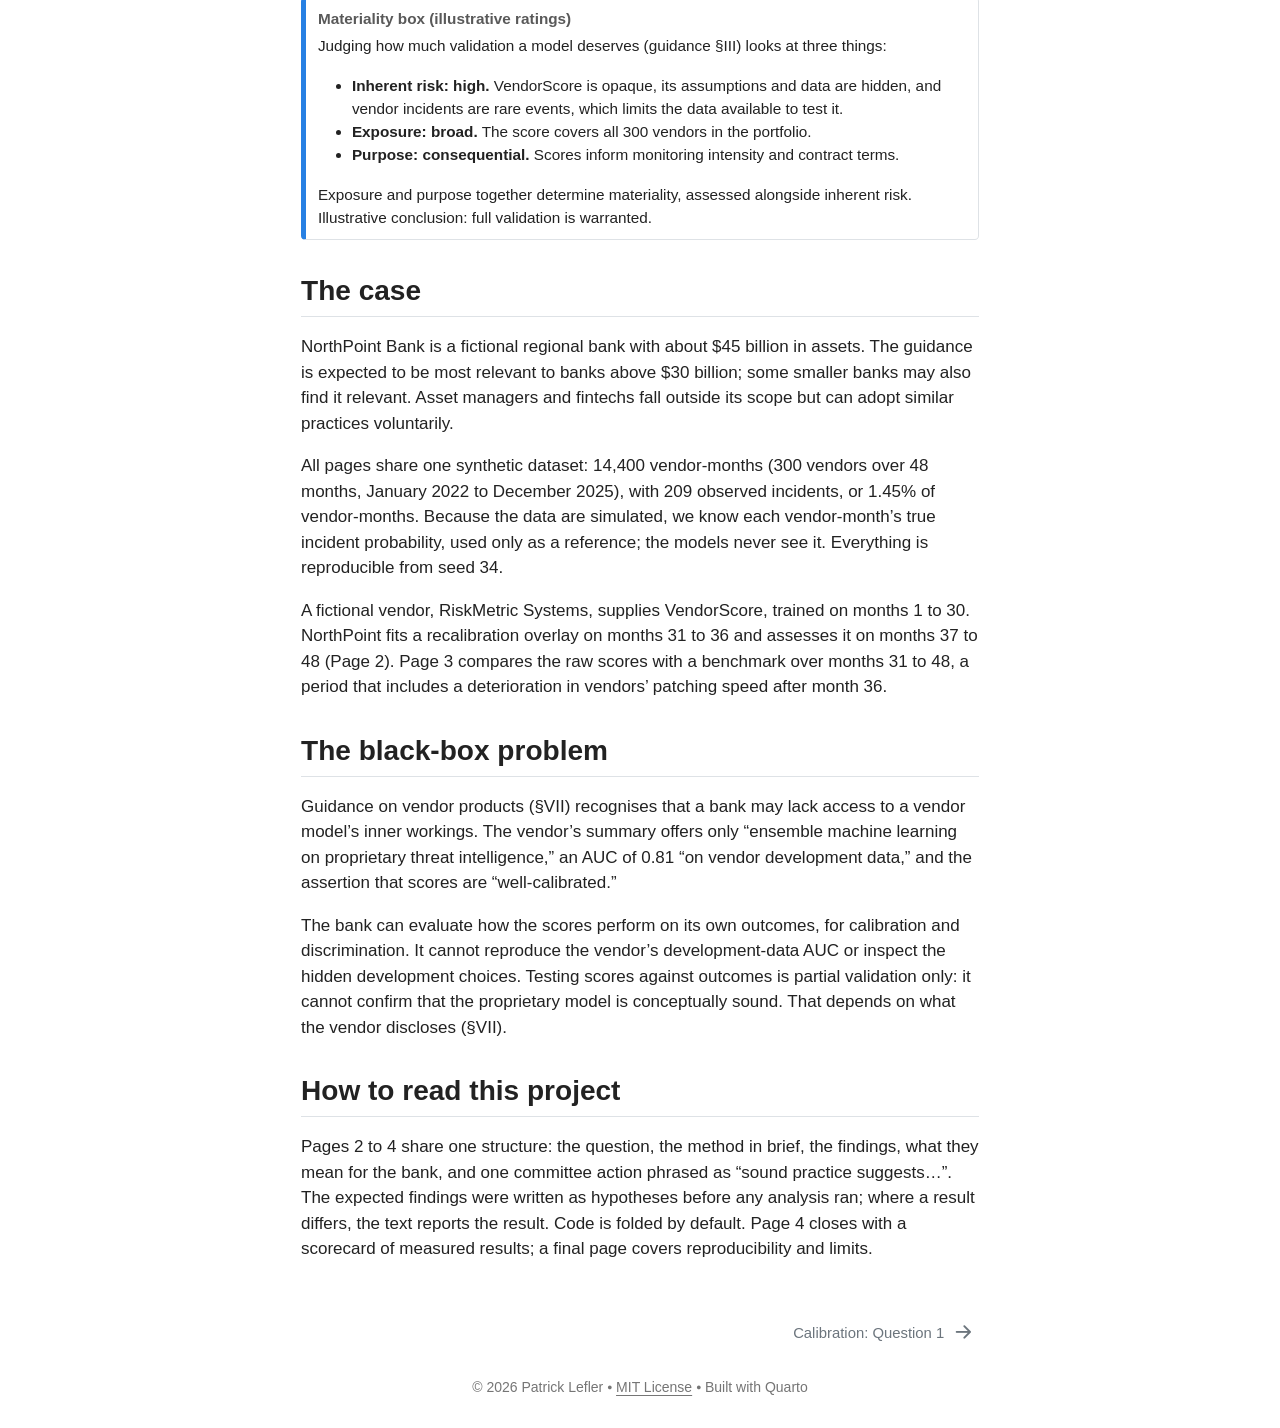
==== commit 45132c51: "Updated Footer" ====
--- a/docs/index.html
+++ b/docs/index.html
@@ -655,25 +655,14 @@
 <footer class="footer">
   <div class="nav-footer">
     <div class="nav-footer-left">
-<p>Synthetic case study: all data are simulated.</p>
-</div>   
+      &nbsp;
+    </div>   
     <div class="nav-footer-center">
+<p>© 2026 Patrick Lefler ⦁ <a href="./license.html">MIT License</a> ⦁ Built with Quarto</p>
+</div>
+    <div class="nav-footer-right">
       &nbsp;
     </div>
-    <div class="nav-footer-right">
-      <ul class="footer-items list-unstyled">
-    <li class="nav-item">
-    <a class="nav-link" href="https://seeking-eureka.com/projects.html">
-<p>Seeking Eureka projects</p>
-</a>
-  </li>  
-    <li class="nav-item">
-    <a class="nav-link" href="https://github.com/patrick-lefler/rQuarto_three_questions_for_any_risk_model_2026-10-22">
-<p>Source code</p>
-</a>
-  </li>  
-</ul>
-    </div>
   </div>
 </footer>
 
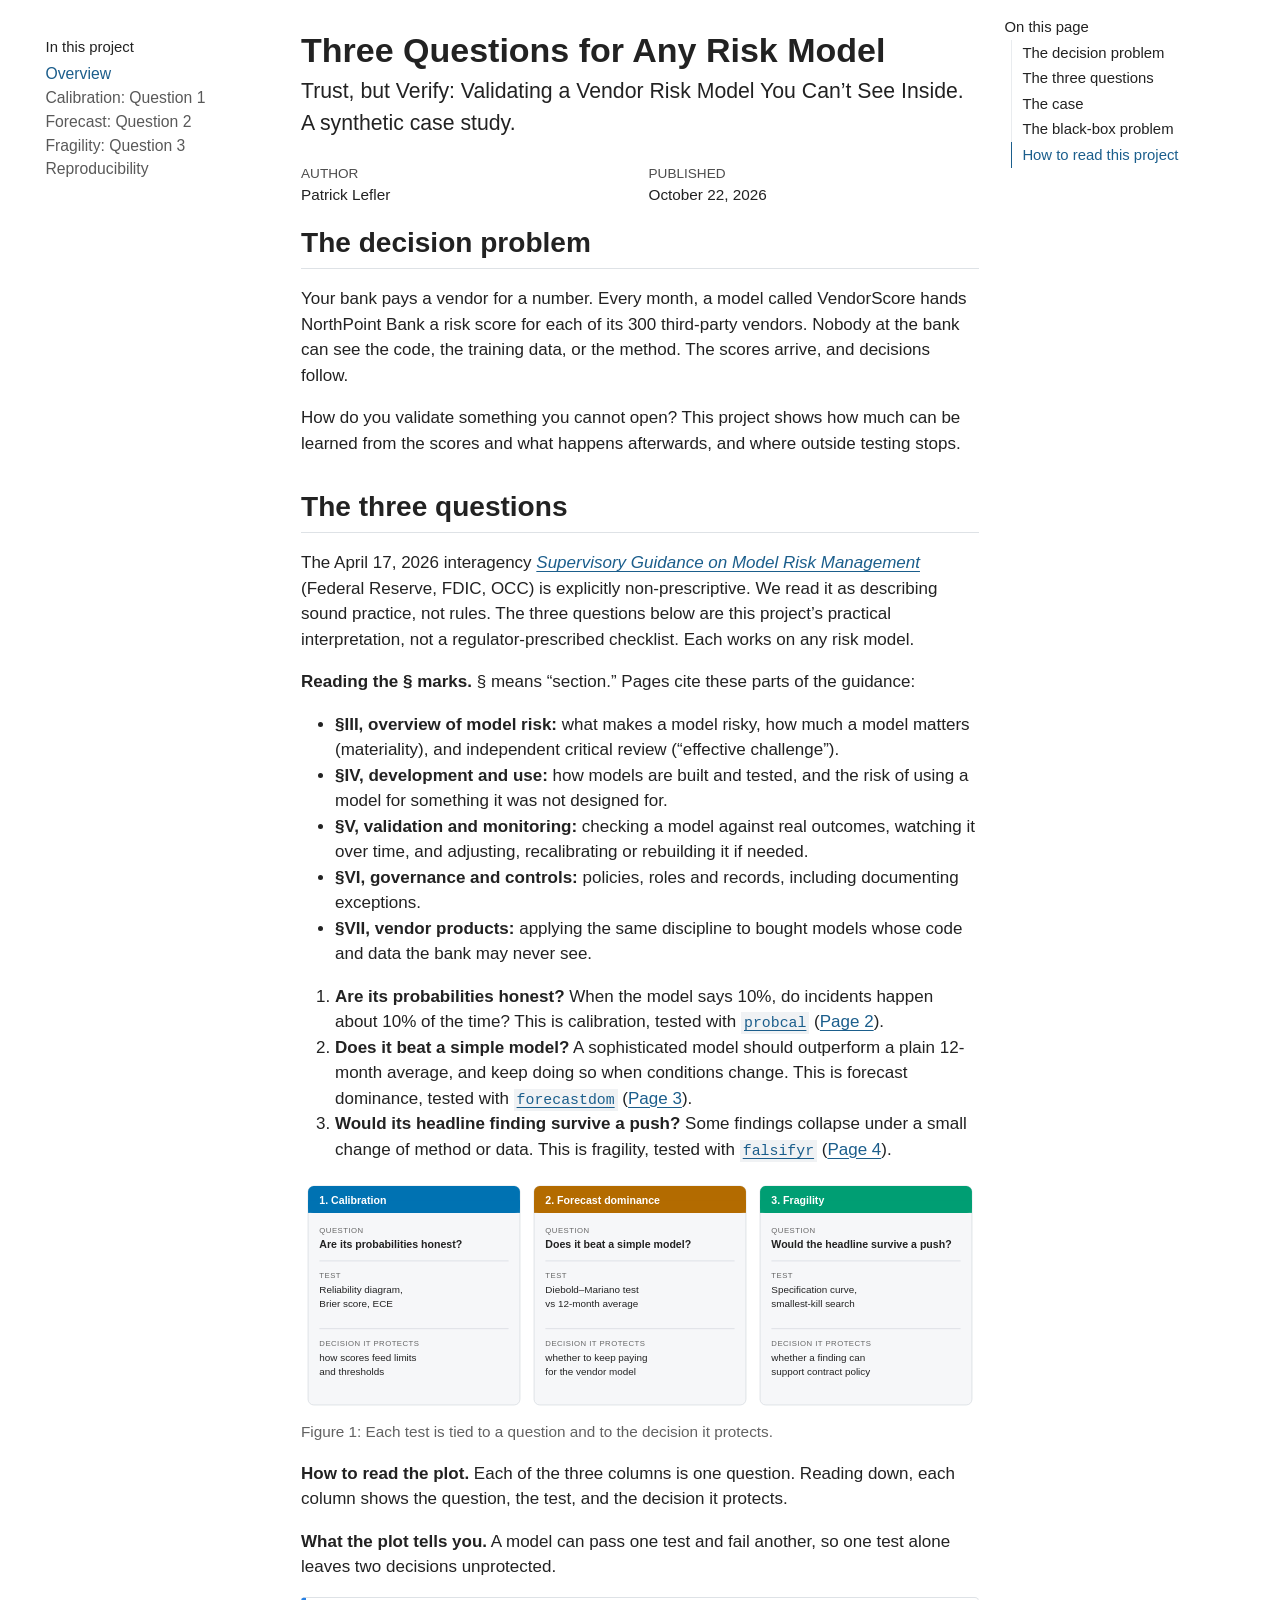
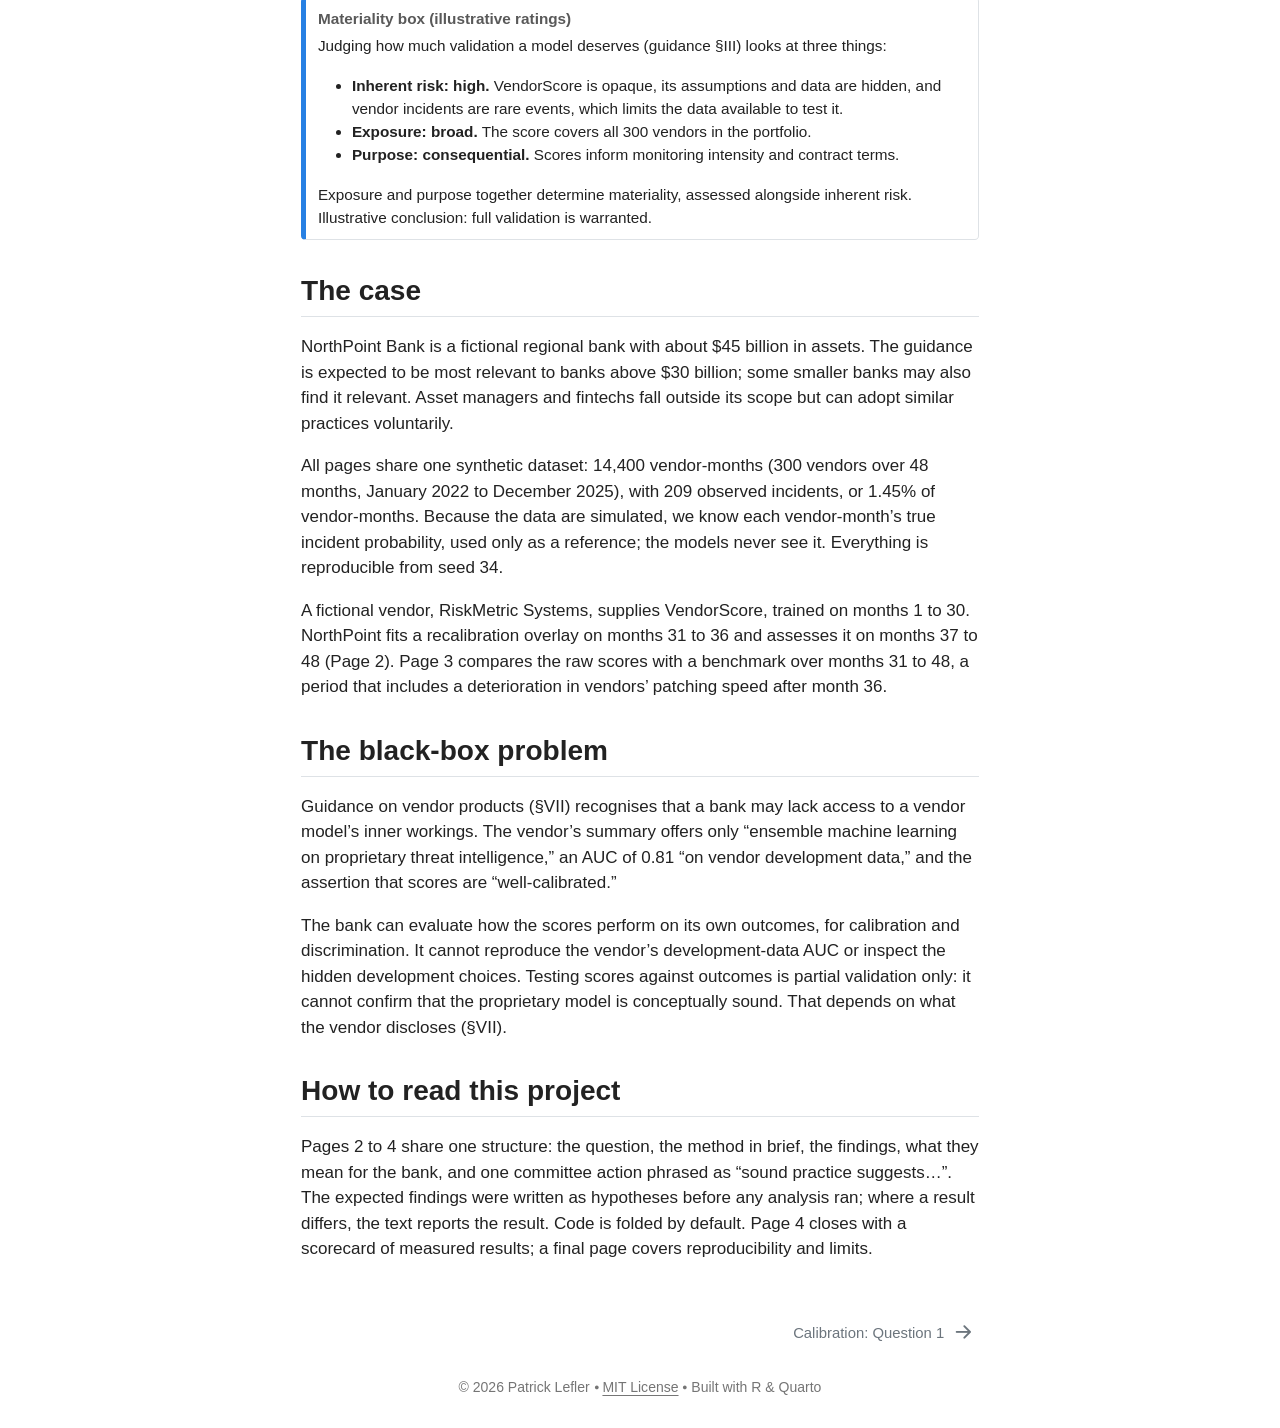
==== commit 17152bef: "Updated index.qmd file" ====
--- a/docs/index.html
+++ b/docs/index.html
@@ -658,7 +658,7 @@
       &nbsp;
     </div>   
     <div class="nav-footer-center">
-<p>© 2026 Patrick Lefler ⦁ <a href="./license.html">MIT License</a> ⦁ Built with Quarto</p>
+<p>© 2026 Patrick Lefler ⦁ <a href="./license.html">MIT License</a> ⦁ Built with R &amp; Quarto</p>
 </div>
     <div class="nav-footer-right">
       &nbsp;
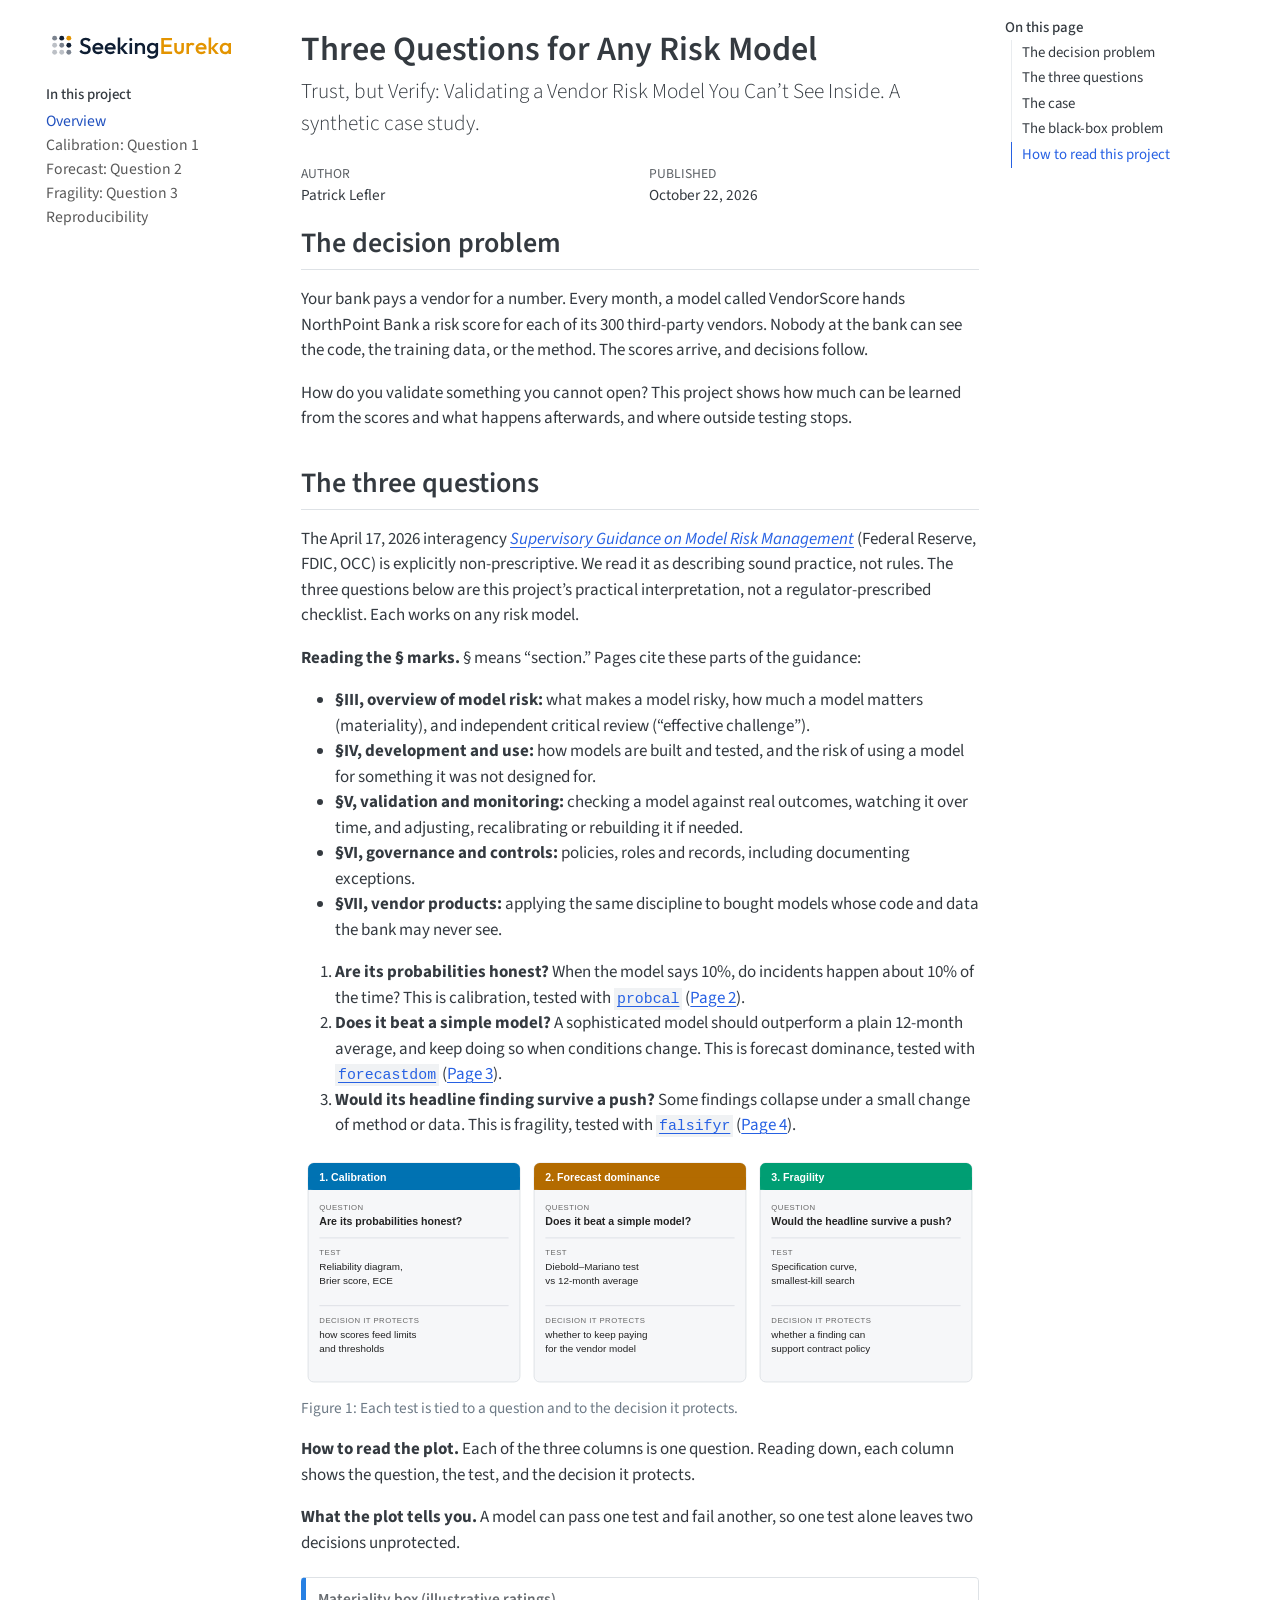
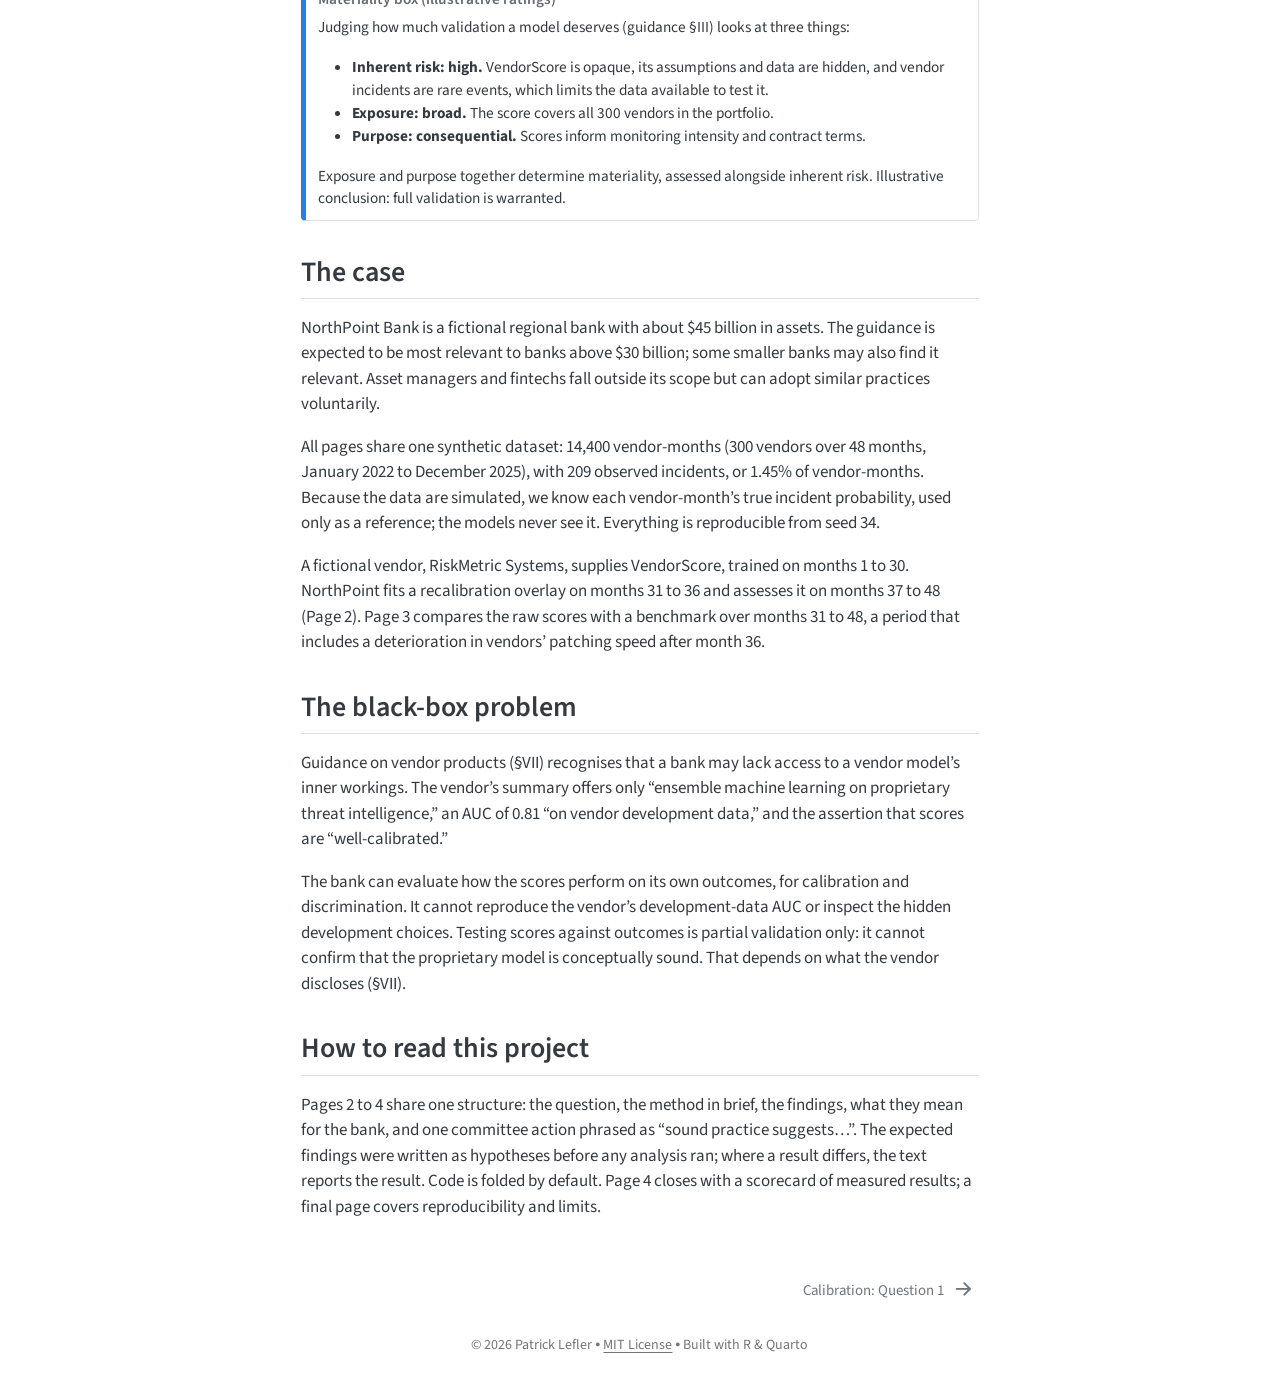
==== commit ea5217d4: "Added logo and favicon" ====
--- a/docs/index.html
+++ b/docs/index.html
@@ -28,6 +28,7 @@
 <script src="site_libs/quarto-nav/quarto-nav.js"></script>
 <script src="site_libs/quarto-nav/headroom.min.js"></script>
 <link href="./calibration.html" rel="next">
+<link href="./assets/images/favicon.svg" rel="icon" type="image/svg+xml">
 <script src="site_libs/clipboard/clipboard.min.js"></script>
 <script src="site_libs/quarto-html/quarto.js" type="module"></script>
 <script src="site_libs/quarto-html/tabsets/tabsets.js" type="module"></script>
@@ -39,7 +40,7 @@
 <link href="site_libs/quarto-html/quarto-syntax-highlighting-587c61ba64f3a5504c4d52d930310e48.css" rel="stylesheet" id="quarto-text-highlighting-styles">
 <script src="site_libs/bootstrap/bootstrap.min.js"></script>
 <link href="site_libs/bootstrap/bootstrap-icons.css" rel="stylesheet">
-<link href="site_libs/bootstrap/bootstrap-27a998fbd444cbea4325d855b637c53e.min.css" rel="stylesheet" append-hash="true" id="quarto-bootstrap" data-mode="light">
+<link href="site_libs/bootstrap/bootstrap-e17081086ff2b44b277c80779499dc85.min.css" rel="stylesheet" append-hash="true" id="quarto-bootstrap" data-mode="light">
 <script id="quarto-search-options" type="application/json">{
   "language": {
     "search-no-results-text": "No results",
@@ -79,9 +80,10 @@
 <!-- sidebar -->
   <nav id="quarto-sidebar" class="sidebar collapse collapse-horizontal quarto-sidebar-collapse-item sidebar-navigation floating overflow-auto">
     <div class="pt-lg-2 mt-2 text-left sidebar-header">
-    <div class="sidebar-title mb-0 py-0">
-      <a href="./">Three Questions for Any Risk Model</a> 
-    </div>
+      <a href="./index.html" class="sidebar-logo-link">
+      <img src="./assets/images/logo.svg" alt="Seeking Eureka" class="sidebar-logo light-content py-0 d-lg-inline d-none">
+      <img src="./assets/images/logo.svg" alt="Seeking Eureka" class="sidebar-logo dark-content py-0 d-lg-inline d-none">
+      </a>
       </div>
     <div class="sidebar-menu-container"> 
     <ul class="list-unstyled mt-1">
